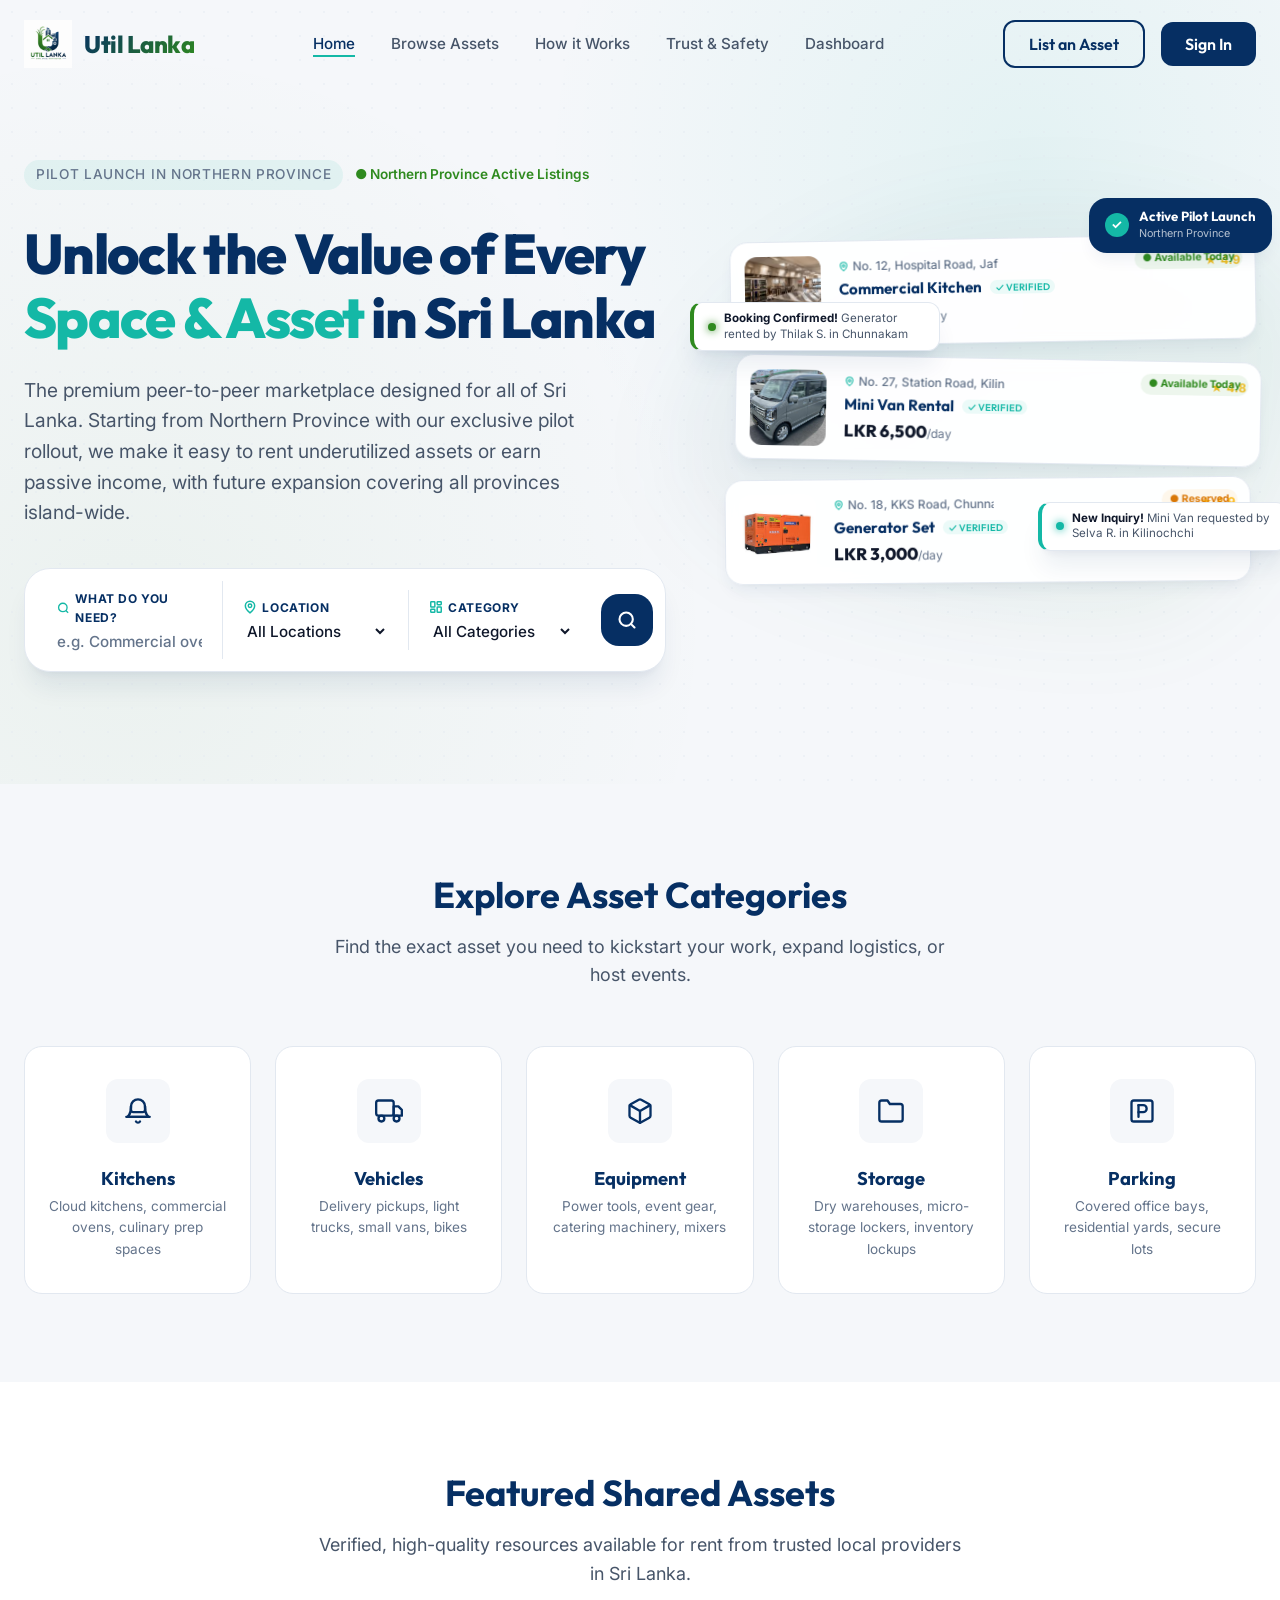
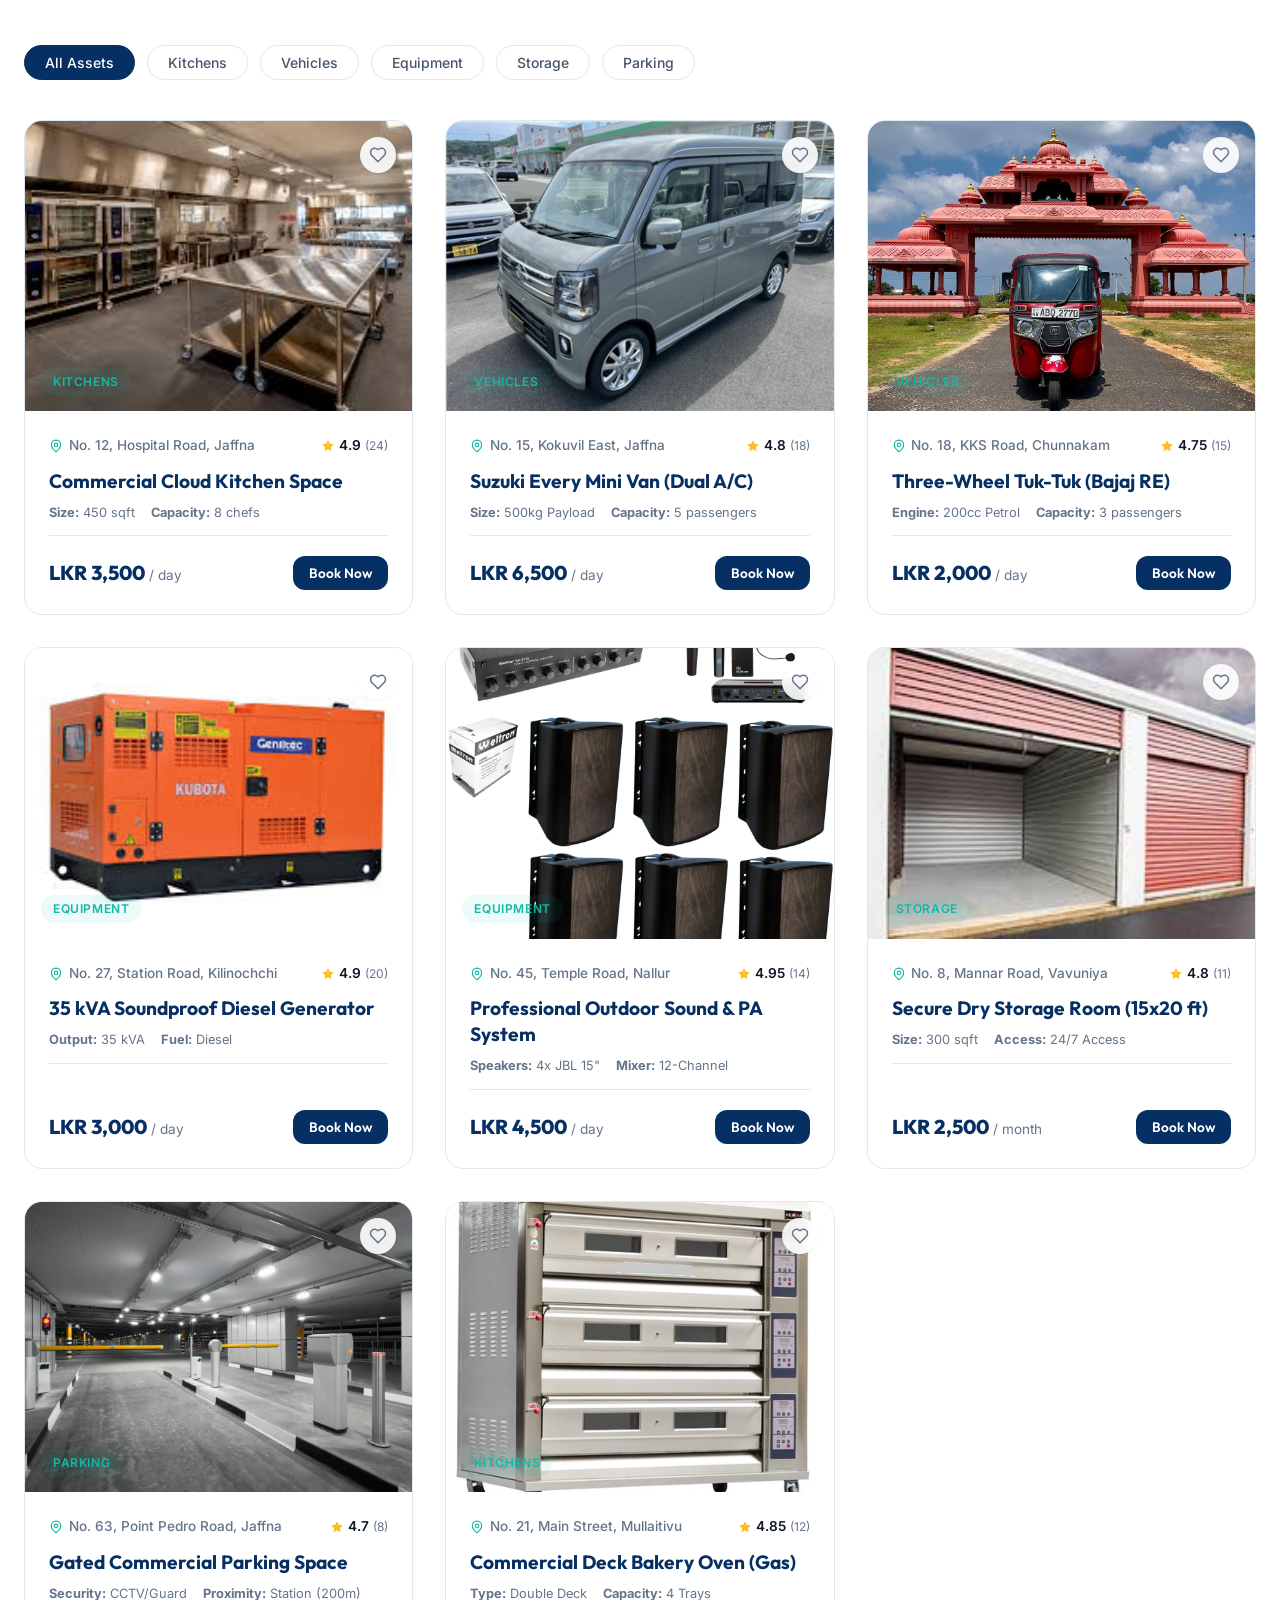
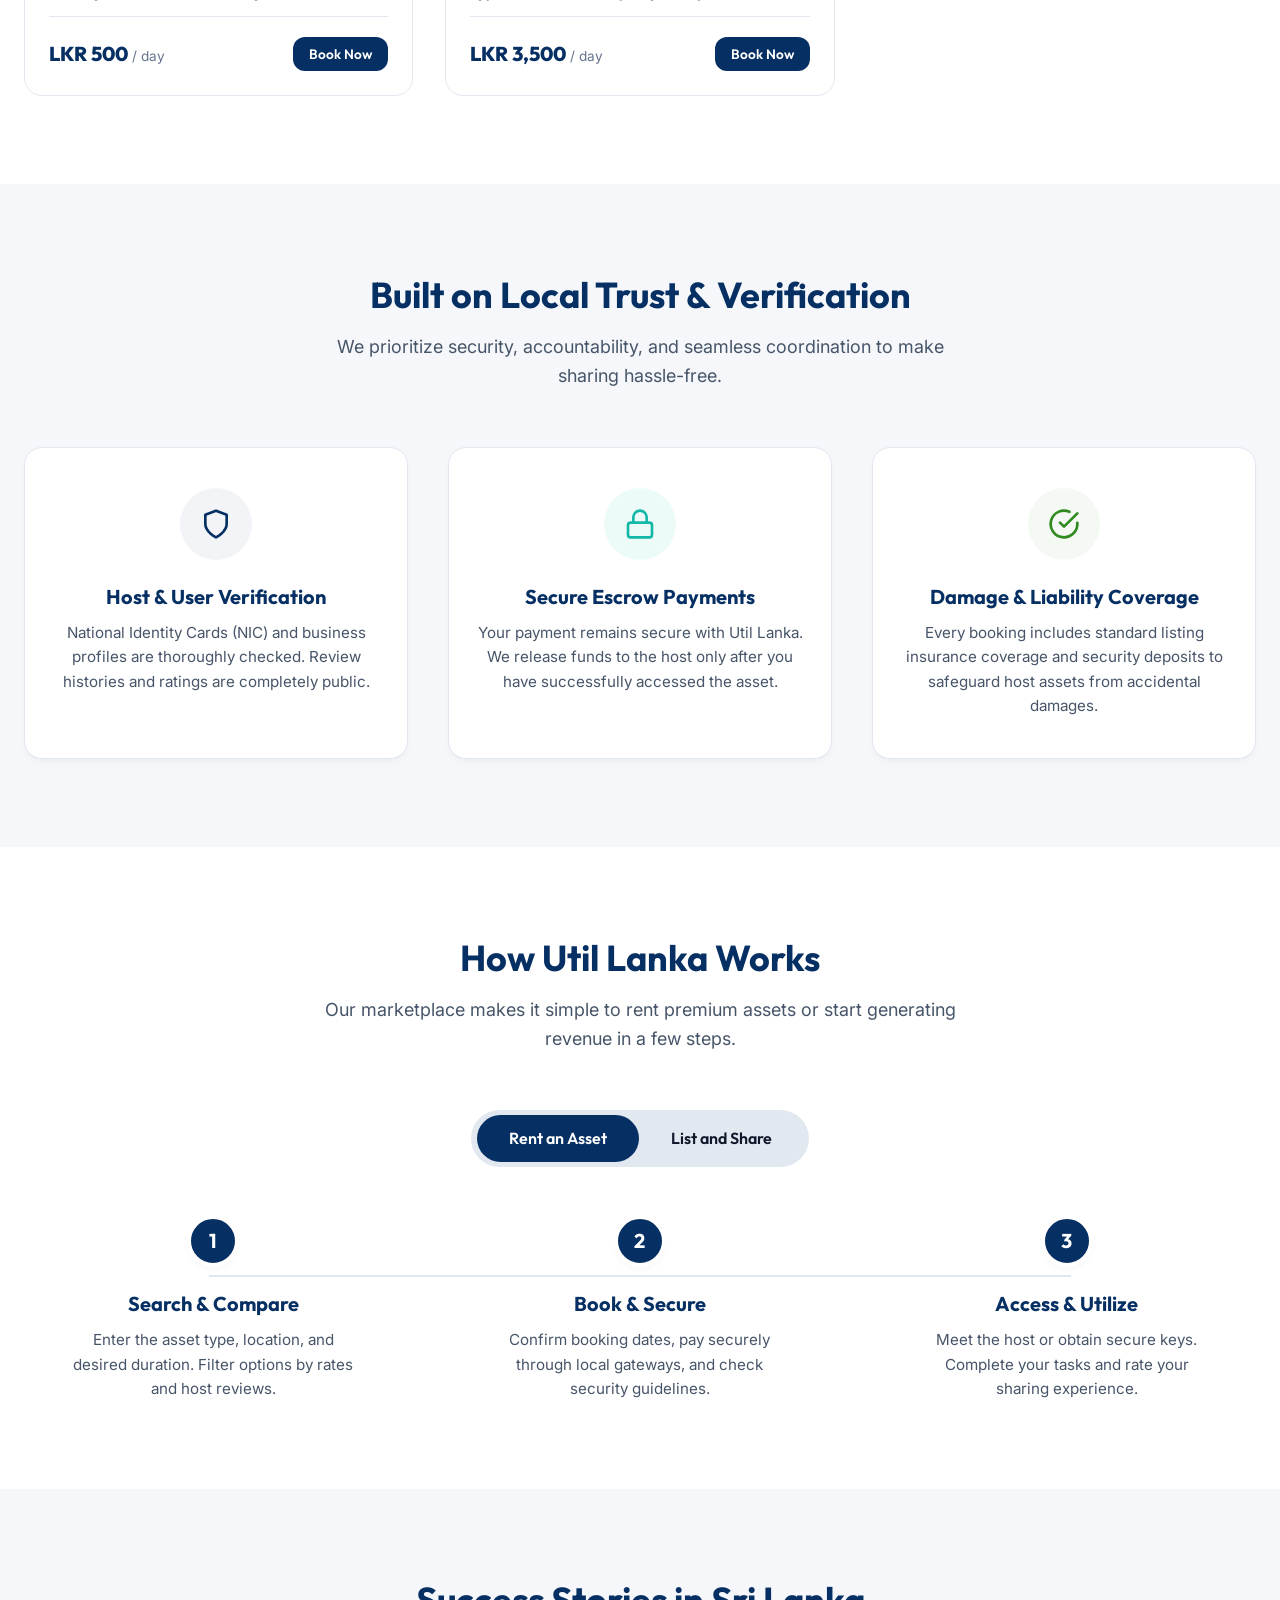
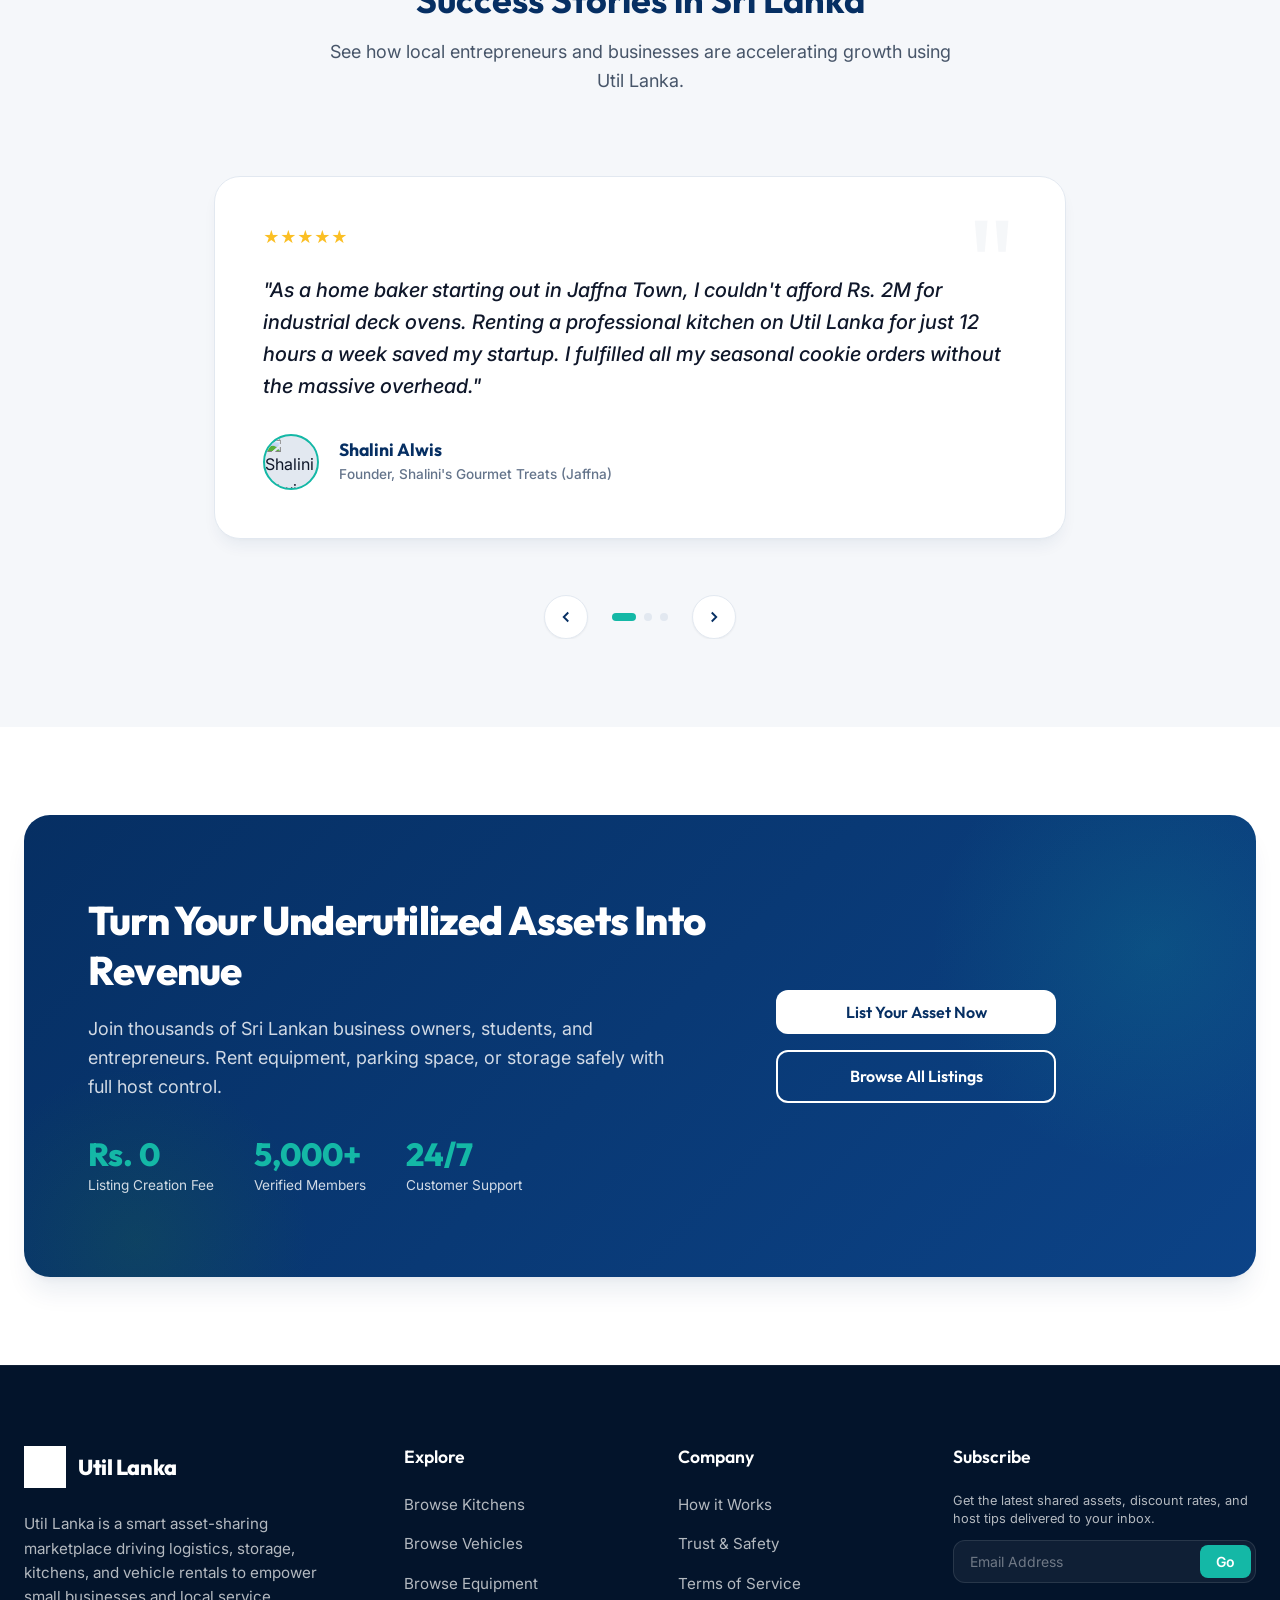
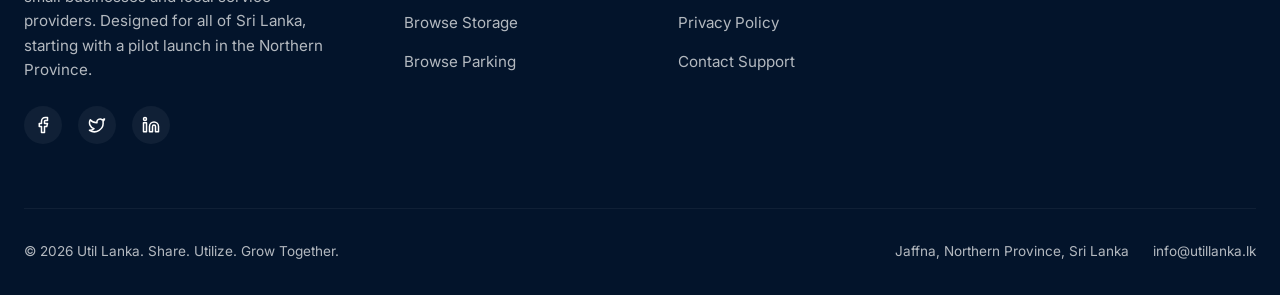
==== index.html @ 1662a89a "Initial commit" ====
<!DOCTYPE html>
<html lang="en">

<head>
  <meta charset="UTF-8">
  <meta name="viewport" content="width=device-width, initial-scale=1.0">
  <title>Util Lanka | Smart Asset-Sharing Marketplace Sri Lanka</title>
  <meta name="description"
    content="Rent and share underutilized assets in Sri Lanka. Find kitchens, vehicles, equipment, storage spaces, and parking areas. List your asset to earn extra income.">
  <link rel="stylesheet" href="styles.css">
</head>

<body>

  <!-- HEADER / NAVBAR -->
  <header class="header">
    <div class="container">
      <nav class="navbar" aria-label="Main Navigation">
        <a href="#" class="logo-container" id="logo-nav">
          <img src="assets/logo.png" class="logo-img" alt="Util Lanka Logo">
          <span class="logo-text">Util Lanka</span>
        </a>

        <ul class="nav-menu">
          <li><a href="#" class="nav-link active">Home</a></li>
          <li><a href="marketplace.html" class="nav-link">Browse Assets</a></li>
          <li><a href="#how-it-works-section" class="nav-link">How it Works</a></li>
          <li><a href="#trust-section" class="nav-link">Trust & Safety</a></li>
          <li><a href="dashboard.html" class="nav-link">Dashboard</a></li>
        </ul>

        <div class="nav-actions">
          <button class="btn btn-outline list-asset-trigger" id="nav-list-btn">List an Asset</button>
          <button class="btn btn-primary list-asset-trigger" id="nav-signin-btn"
            style="background-color: var(--primary-dark);">Sign In</button>
        </div>

        <button class="menu-toggle" id="menu-toggle-btn" aria-label="Open Navigation Menu">
          <svg xmlns="http://www.w3.org/2000/svg" width="24" height="24" viewBox="0 0 24 24" fill="none"
            stroke="currentColor" stroke-width="2.5" stroke-linecap="round" stroke-linejoin="round">
            <line x1="3" y1="12" x2="21" y2="12"></line>
            <line x1="3" y1="6" x2="21" y2="6"></line>
            <line x1="3" y1="18" x2="21" y2="18"></line>
          </svg>
        </button>
      </nav>
    </div>
  </header>

  <!-- HERO SECTION -->
  <section class="hero">
    <div class="container">
      <div class="hero-grid">
        <div class="hero-content">
          <div class="hero-tags">
            <span class="badge badge-teal">Pilot Launch in Northern Province</span>
            <span style="font-weight: 600; color: var(--primary-green);">● Northern Province Active Listings</span>
          </div>
          <h1>Unlock the Value of Every <span>Space & Asset</span> in Sri Lanka</h1>
          <p>The premium peer-to-peer marketplace designed for all of Sri Lanka. Starting from Northern Province with
            our exclusive pilot rollout, we make it easy to rent underutilized assets or earn passive income, with
            future expansion covering all provinces island-wide.</p>

          <!-- SEARCH WIDGET -->
          <div class="search-widget">
            <form class="search-form" id="hero-search-form">
              <div class="search-group">
                <label for="search-keyword">
                  <svg xmlns="http://www.w3.org/2000/svg" width="14" height="14" viewBox="0 0 24 24" fill="none"
                    stroke="currentColor" stroke-width="2.5">
                    <circle cx="11" cy="11" r="8"></circle>
                    <path d="m21 21-4.3-4.3"></path>
                  </svg>
                  What do you need?
                </label>
                <input type="text" id="search-keyword" placeholder="e.g. Commercial oven, Pickup, Storage..." />
              </div>

              <div class="search-group">
                <label for="search-location">
                  <svg xmlns="http://www.w3.org/2000/svg" width="14" height="14" viewBox="0 0 24 24" fill="none"
                    stroke="currentColor" stroke-width="2.5">
                    <path d="M20 10c0 6-8 12-8 12s-8-6-8-12a8 8 0 0 1 16 0Z"></path>
                    <circle cx="12" cy="10" r="3"></circle>
                  </svg>
                  Location
                </label>
                <select id="search-location">
                  <option value="">All Locations</option>
                  <option value="Jaffna">Jaffna</option>
                  <option value="Nallur">Nallur</option>
                  <option value="Chunnakam">Chunnakam</option>
                  <option value="Kilinochchi">Kilinochchi</option>
                  <option value="Vavuniya">Vavuniya</option>
                  <option value="Mullaitivu">Mullaitivu</option>
                  <option value="Point Pedro">Point Pedro</option>
                </select>
              </div>

              <div class="search-group">
                <label for="search-category">
                  <svg xmlns="http://www.w3.org/2000/svg" width="14" height="14" viewBox="0 0 24 24" fill="none"
                    stroke="currentColor" stroke-width="2.5">
                    <rect x="3" y="3" width="7" height="9" rx="1"></rect>
                    <rect x="14" y="3" width="7" height="5" rx="1"></rect>
                    <rect x="14" y="12" width="7" height="9" rx="1"></rect>
                    <rect x="3" y="16" width="7" height="5" rx="1"></rect>
                  </svg>
                  Category
                </label>
                <select id="search-category">
                  <option value="">All Categories</option>
                  <option value="kitchens">Kitchens</option>
                  <option value="vehicles">Vehicles</option>
                  <option value="equipment">Equipment</option>
                  <option value="storage">Storage</option>
                  <option value="parking">Parking</option>
                </select>
              </div>

              <button type="submit" class="search-btn" aria-label="Search listings">
                <svg xmlns="http://www.w3.org/2000/svg" width="20" height="20" viewBox="0 0 24 24" fill="none"
                  stroke="currentColor" stroke-width="2.5" stroke-linecap="round" stroke-linejoin="round">
                  <circle cx="11" cy="11" r="8"></circle>
                  <line x1="21" y1="21" x2="16.65" y2="16.65"></line>
                </svg>
                <span class="search-btn-text">Search Assets</span>
              </button>
            </form>
          </div>
        </div>

        <div class="hero-image-wrapper">
          <div class="hero-blob"></div>

          <div class="marketplace-preview">
            <!-- Preview Item 1 -->
            <div class="preview-card" style="transform: rotate(-1deg) translateY(0px);">
              <span class="availability-badge green">● Available Today</span>
              <img src="assets/Commercial Cloud Kitchen Space.jpeg" alt="Kitchen Space" class="preview-img">
              <div class="preview-content">
                <div class="preview-meta">
                  <span class="preview-location">
                    <svg xmlns="http://www.w3.org/2000/svg" width="10" height="10" viewBox="0 0 24 24" fill="none"
                      stroke="currentColor" stroke-width="2.5">
                      <path d="M20 10c0 6-8 12-8 12s-8-6-8-12a8 8 0 0 1 16 0Z"></path>
                      <circle cx="12" cy="10" r="3"></circle>
                    </svg>
                    No. 12, Hospital Road, Jaffna
                  </span>
                  <span class="preview-rating">★ 4.9</span>
                </div>
                <h4 class="preview-title">Commercial Kitchen <span class="verified-tag">✓ Verified</span></h4>
                <div class="preview-price">LKR 3,500<span>/day</span></div>
              </div>
            </div>

            <!-- Preview Item 2 -->
            <div class="preview-card" style="transform: rotate(1deg) translate(5px, -5px);">
              <span class="availability-badge green">● Available Today</span>
              <img src="assets/Suzuki Every Mini Van (Dual AC).jpg" alt="Mini Van" class="preview-img">
              <div class="preview-content">
                <div class="preview-meta">
                  <span class="preview-location">
                    <svg xmlns="http://www.w3.org/2000/svg" width="10" height="10" viewBox="0 0 24 24" fill="none"
                      stroke="currentColor" stroke-width="2.5">
                      <path d="M20 10c0 6-8 12-8 12s-8-6-8-12a8 8 0 0 1 16 0Z"></path>
                      <circle cx="12" cy="10" r="3"></circle>
                    </svg>
                    No. 27, Station Road, Kilinochchi
                  </span>
                  <span class="preview-rating">★ 4.8</span>
                </div>
                <h4 class="preview-title">Mini Van Rental <span class="verified-tag">✓ Verified</span></h4>
                <div class="preview-price">LKR 6,500<span>/day</span></div>
              </div>
            </div>

            <!-- Preview Item 3 -->
            <div class="preview-card" style="transform: rotate(-0.5deg) translate(-5px, -10px);">
              <span class="availability-badge orange">● Reserved</span>
              <img src="assets/35 kVA Soundproof Diesel Generator.jpeg" alt="Generator" class="preview-img">
              <div class="preview-content">
                <div class="preview-meta">
                  <span class="preview-location">
                    <svg xmlns="http://www.w3.org/2000/svg" width="10" height="10" viewBox="0 0 24 24" fill="none"
                      stroke="currentColor" stroke-width="2.5">
                      <path d="M20 10c0 6-8 12-8 12s-8-6-8-12a8 8 0 0 1 16 0Z"></path>
                      <circle cx="12" cy="10" r="3"></circle>
                    </svg>
                    No. 18, KKS Road, Chunnakam
                  </span>
                  <span class="preview-rating">★ 4.9</span>
                </div>
                <h4 class="preview-title">Generator Set <span class="verified-tag">✓ Verified</span></h4>
                <div class="preview-price">LKR 3,000<span>/day</span></div>
              </div>
            </div>

            <!-- Live Activity Notification Popups -->
            <div class="activity-popup">
              <div class="activity-dot green"></div>
              <div class="activity-text">
                <strong>Booking Confirmed!</strong> Generator rented by Thilak S. in Chunnakam
              </div>
            </div>

            <div class="activity-popup second">
              <div class="activity-dot blue"></div>
              <div class="activity-text">
                <strong>New Inquiry!</strong> Mini Van requested by Selva R. in Kilinochchi
              </div>
            </div>

          </div>

          <!-- Floating verified launch badge -->
          <div class="floating-verified-badge">
            <div class="badge-icon">✓</div>
            <div class="badge-text">
              <h4>Active Pilot Launch</h4>
              <p>Northern Province</p>
            </div>
          </div>
        </div>
      </div>
    </div>
  </section>

  <!-- CATEGORIES SECTION -->
  <section class="section section-bg" id="categories-section">
    <div class="container">
      <div class="section-header">
        <h2>Explore Asset Categories</h2>
        <p>Find the exact asset you need to kickstart your work, expand logistics, or host events.</p>
      </div>

      <div class="categories-grid">
        <!-- Kitchens -->
        <div class="category-card" data-category="kitchens">
          <div class="category-icon-wrapper">
            <svg xmlns="http://www.w3.org/2000/svg" width="28" height="28" viewBox="0 0 24 24" fill="none"
              stroke="currentColor" stroke-width="2" stroke-linecap="round" stroke-linejoin="round">
              <path d="M18 8A6 6 0 0 0 6 8c0 7-3 9-3 9h18s-3-2-3-9"></path>
              <path d="M13.73 21a2 2 0 0 1-3.46 0"></path>
              <path d="M2 17h20"></path>
              <path d="M6 8v3a2 2 0 0 0 2 2h8a2 2 0 0 0 2-2V8"></path>
            </svg>
          </div>
          <h3>Kitchens</h3>
          <p>Cloud kitchens, commercial ovens, culinary prep spaces</p>
        </div>

        <!-- Vehicles -->
        <div class="category-card" data-category="vehicles">
          <div class="category-icon-wrapper">
            <svg xmlns="http://www.w3.org/2000/svg" width="28" height="28" viewBox="0 0 24 24" fill="none"
              stroke="currentColor" stroke-width="2" stroke-linecap="round" stroke-linejoin="round">
              <rect x="1" y="3" width="15" height="13" rx="2" ry="2"></rect>
              <polygon points="16 8 20 8 23 11 23 16 16 16 16 8"></polygon>
              <circle cx="5.5" cy="18.5" r="2.5"></circle>
              <circle cx="18.5" cy="18.5" r="2.5"></circle>
            </svg>
          </div>
          <h3>Vehicles</h3>
          <p>Delivery pickups, light trucks, small vans, bikes</p>
        </div>

        <!-- Equipment -->
        <div class="category-card" data-category="equipment">
          <div class="category-icon-wrapper">
            <svg xmlns="http://www.w3.org/2000/svg" width="28" height="28" viewBox="0 0 24 24" fill="none"
              stroke="currentColor" stroke-width="2" stroke-linecap="round" stroke-linejoin="round">
              <path
                d="M21 16V8a2 2 0 0 0-1-1.73l-7-4a2 2 0 0 0-2 0l-7 4A2 2 0 0 0 3 8v8a2 2 0 0 0 1 1.73l7 4a2 2 0 0 0 2 0l7-4A2 2 0 0 0 21 16z">
              </path>
              <polyline points="3.27 6.96 12 12.01 20.73 6.96"></polyline>
              <line x1="12" y1="22.08" x2="12" y2="12"></line>
            </svg>
          </div>
          <h3>Equipment</h3>
          <p>Power tools, event gear, catering machinery, mixers</p>
        </div>

        <!-- Storage -->
        <div class="category-card" data-category="storage">
          <div class="category-icon-wrapper">
            <svg xmlns="http://www.w3.org/2000/svg" width="28" height="28" viewBox="0 0 24 24" fill="none"
              stroke="currentColor" stroke-width="2" stroke-linecap="round" stroke-linejoin="round">
              <path d="M22 19a2 2 0 0 1-2 2H4a2 2 0 0 1-2-2V5a2 2 0 0 1 2-2h5l2 3h9a2 2 0 0 1 2 2z"></path>
            </svg>
          </div>
          <h3>Storage</h3>
          <p>Dry warehouses, micro-storage lockers, inventory lockups</p>
        </div>

        <!-- Parking -->
        <div class="category-card" data-category="parking">
          <div class="category-icon-wrapper">
            <svg xmlns="http://www.w3.org/2000/svg" width="28" height="28" viewBox="0 0 24 24" fill="none"
              stroke="currentColor" stroke-width="2" stroke-linecap="round" stroke-linejoin="round">
              <rect x="3" y="3" width="18" height="18" rx="2" ry="2"></rect>
              <line x1="9" y1="17" x2="9" y2="7"></line>
              <path d="M9 7h4a3 3 0 0 1 3 3v0a3 3 0 0 1-3 3H9"></path>
            </svg>
          </div>
          <h3>Parking</h3>
          <p>Covered office bays, residential yards, secure lots</p>
        </div>
      </div>
    </div>
  </section>

  <!-- FEATURED LISTINGS -->
  <section class="section" id="listings-section">
    <div class="container">
      <div class="section-header">
        <h2>Featured Shared Assets</h2>
        <p>Verified, high-quality resources available for rent from trusted local providers in Sri Lanka.</p>
      </div>

      <div class="listings-filter-bar">
        <div class="filter-tabs" id="listings-filter-tabs">
          <button class="filter-tab active" data-filter="all">All Assets</button>
          <button class="filter-tab" data-filter="kitchens">Kitchens</button>
          <button class="filter-tab" data-filter="vehicles">Vehicles</button>
          <button class="filter-tab" data-filter="equipment">Equipment</button>
          <button class="filter-tab" data-filter="storage">Storage</button>
          <button class="filter-tab" data-filter="parking">Parking</button>
        </div>
      </div>

      <div class="listings-grid" id="listings-container">
        <!-- Rendered dynamically by app.js -->
      </div>
    </div>
  </section>

  <!-- TRUST & VERIFICATION SECTION -->
  <section class="section section-bg" id="trust-section">
    <div class="container">
      <div class="section-header">
        <h2>Built on Local Trust & Verification</h2>
        <p>We prioritize security, accountability, and seamless coordination to make sharing hassle-free.</p>
      </div>

      <div class="trust-grid">
        <div class="trust-card">
          <div class="trust-icon-wrapper">
            <svg xmlns="http://www.w3.org/2000/svg" width="32" height="32" viewBox="0 0 24 24" fill="none"
              stroke="currentColor" stroke-width="2" stroke-linecap="round" stroke-linejoin="round">
              <path d="M12 22s8-4 8-10V5l-8-3-8 3v7c0 6 8 10 8 10z"></path>
            </svg>
          </div>
          <h3>Host & User Verification</h3>
          <p>National Identity Cards (NIC) and business profiles are thoroughly checked. Review histories and ratings
            are completely public.</p>
        </div>

        <div class="trust-card teal-accent">
          <div class="trust-icon-wrapper">
            <svg xmlns="http://www.w3.org/2000/svg" width="32" height="32" viewBox="0 0 24 24" fill="none"
              stroke="currentColor" stroke-width="2" stroke-linecap="round" stroke-linejoin="round">
              <rect x="3" y="11" width="18" height="11" rx="2" ry="2"></rect>
              <path d="M7 11V7a5 5 0 0 1 10 0v4"></path>
            </svg>
          </div>
          <h3>Secure Escrow Payments</h3>
          <p>Your payment remains secure with Util Lanka. We release funds to the host only after you have successfully
            accessed the asset.</p>
        </div>

        <div class="trust-card green-accent">
          <div class="trust-icon-wrapper">
            <svg xmlns="http://www.w3.org/2000/svg" width="32" height="32" viewBox="0 0 24 24" fill="none"
              stroke="currentColor" stroke-width="2" stroke-linecap="round" stroke-linejoin="round">
              <path d="M22 11.08V12a10 10 0 1 1-5.93-9.14"></path>
              <polyline points="22 4 12 14.01 9 11.01"></polyline>
            </svg>
          </div>
          <h3>Damage & Liability Coverage</h3>
          <p>Every booking includes standard listing insurance coverage and security deposits to safeguard host assets
            from accidental damages.</p>
        </div>
      </div>
    </div>
  </section>

  <!-- HOW IT WORKS SECTION -->
  <section class="section" id="how-it-works-section">
    <div class="container">
      <div class="section-header">
        <h2>How Util Lanka Works</h2>
        <p>Our marketplace makes it simple to rent premium assets or start generating revenue in a few steps.</p>
      </div>

      <div class="tabs-container">
        <div class="toggle-tabs">
          <div class="toggle-tab active" data-tab="renters">Rent an Asset</div>
          <div class="toggle-tab" data-tab="hosts">List and Share</div>
        </div>
      </div>

      <!-- Renters Stepper -->
      <div class="stepper-content active" id="renters-steps">
        <div class="steps-grid">
          <div class="step-item">
            <div class="step-number">1</div>
            <h3>Search & Compare</h3>
            <p>Enter the asset type, location, and desired duration. Filter options by rates and host reviews.</p>
          </div>

          <div class="step-item">
            <div class="step-number">2</div>
            <h3>Book & Secure</h3>
            <p>Confirm booking dates, pay securely through local gateways, and check security guidelines.</p>
          </div>

          <div class="step-item">
            <div class="step-number">3</div>
            <h3>Access & Utilize</h3>
            <p>Meet the host or obtain secure keys. Complete your tasks and rate your sharing experience.</p>
          </div>
        </div>
      </div>

      <!-- Hosts Stepper -->
      <div class="stepper-content" id="hosts-steps">
        <div class="steps-grid">
          <div class="step-item">
            <div class="step-number">1</div>
            <h3>List Your Asset</h3>
            <p>Write standard titles, descriptions, upload clear images, and set custom rates in LKR.</p>
          </div>

          <div class="step-item">
            <div class="step-number">2</div>
            <h3>Approve Requests</h3>
            <p>Communicate with renters, confirm availability, and schedule handovers securely.</p>
          </div>

          <div class="step-item">
            <div class="step-number">3</div>
            <h3>Handover & Earn</h3>
            <p>Deliver the asset. Once the rent duration is completed, get payments transferred to your bank.</p>
          </div>
        </div>
      </div>
    </div>
  </section>

  <!-- TESTIMONIALS SECTION -->
  <section class="section section-bg" id="testimonials-section">
    <div class="container">
      <div class="section-header">
        <h2>Success Stories in Sri Lanka</h2>
        <p>See how local entrepreneurs and businesses are accelerating growth using Util Lanka.</p>
      </div>

      <div class="testimonials-slider">
        <div class="testimonials-track">
          <!-- Slide 1 -->
          <div class="testimonial-slide">
            <div class="testimonial-card">
              <div class="testimonial-stars">
                ★★★★★
              </div>
              <p class="testimonial-text">"As a home baker starting out in Jaffna Town, I couldn't afford Rs. 2M for
                industrial deck ovens. Renting a professional kitchen on Util Lanka for just 12 hours a week saved my
                startup. I fulfilled all my seasonal cookie orders without the massive overhead."</p>
              <div class="testimonial-user">
                <img src="https://images.unsplash.com/photo-1544005313-94ddf0286df2?auto=format&fit=crop&w=100&q=80"
                  alt="Shalini Alwis" class="testimonial-avatar">
                <div class="testimonial-user-info">
                  <h4>Shalini Alwis</h4>
                  <p>Founder, Shalini's Gourmet Treats (Jaffna)</p>
                </div>
              </div>
            </div>
          </div>

          <!-- Slide 2 -->
          <div class="testimonial-slide">
            <div class="testimonial-card">
              <div class="testimonial-stars">
                ★★★★★
              </div>
              <p class="testimonial-text">"I have a light truck that was idle 15 days a month. Listing it on Util Lanka
                has brought in an extra Rs. 60,000 every month. The verification process gives me peace of mind, and the
                escrow system makes payments 100% reliable."</p>
              <div class="testimonial-user">
                <img src="https://images.unsplash.com/photo-1507003211169-0a1dd7228f2d?auto=format&fit=crop&w=100&q=80"
                  alt="Priyantha Perera" class="testimonial-avatar">
                <div class="testimonial-user-info">
                  <h4>Priyantha Perera</h4>
                  <p>Hardware Store Owner (Kilinochchi)</p>
                </div>
              </div>
            </div>
          </div>

          <!-- Slide 3 -->
          <div class="testimonial-slide">
            <div class="testimonial-card">
              <div class="testimonial-stars">
                ★★★★★
              </div>
              <p class="testimonial-text">"Renting inventory storage in Vavuniya during peak harvest seasons allowed our
                agricultural supply company to scale logistics instantly without long-term warehouse leases. The
                flexibility of Util Lanka is a game-changer."</p>
              <div class="testimonial-user">
                <img src="https://images.unsplash.com/photo-1500648767791-00dcc994a43e?auto=format&fit=crop&w=100&q=80"
                  alt="Rohan De Silva" class="testimonial-avatar">
                <div class="testimonial-user-info">
                  <h4>Rohan De Silva</h4>
                  <p>Operations Manager, LankAgro Products (Vavuniya)</p>
                </div>
              </div>
            </div>
          </div>
        </div>

        <div class="slider-controls">
          <button class="slider-btn" id="slider-prev" aria-label="Previous testimonial">
            <svg xmlns="http://www.w3.org/2000/svg" width="18" height="18" viewBox="0 0 24 24" fill="none"
              stroke="currentColor" stroke-width="2.5">
              <polyline points="15 18 9 12 15 6"></polyline>
            </svg>
          </button>
          <div class="slider-dots"></div>
          <button class="slider-btn" id="slider-next" aria-label="Next testimonial">
            <svg xmlns="http://www.w3.org/2000/svg" width="18" height="18" viewBox="0 0 24 24" fill="none"
              stroke="currentColor" stroke-width="2.5">
              <polyline points="9 18 15 12 9 6"></polyline>
            </svg>
          </button>
        </div>
      </div>
    </div>
  </section>

  <!-- CTA BANNER -->
  <section class="section">
    <div class="container">
      <div class="cta-banner">
        <div class="cta-grid">
          <div class="cta-content">
            <h2>Turn Your Underutilized Assets Into Revenue</h2>
            <p>Join thousands of Sri Lankan business owners, students, and entrepreneurs. Rent equipment, parking space,
              or storage safely with full host control.</p>
            <div class="cta-stats">
              <div class="cta-stat-item">
                <h3>Rs. 0</h3>
                <p>Listing Creation Fee</p>
              </div>
              <div class="cta-stat-item">
                <h3>5,000+</h3>
                <p>Verified Members</p>
              </div>
              <div class="cta-stat-item">
                <h3>24/7</h3>
                <p>Customer Support</p>
              </div>
            </div>
          </div>
          <div class="cta-actions">
            <button class="btn btn-white list-asset-trigger">List Your Asset Now</button>
            <a href="marketplace.html" class="btn btn-outline-teal"
              style="color:var(--bg-white); border-color:var(--bg-white); width: 100%; max-width: 280px; text-align:center;">Browse
              All Listings</a>
          </div>
        </div>
      </div>
    </div>
  </section>

  <!-- FOOTER -->
  <footer class="footer">
    <div class="container">
      <div class="footer-top">
        <div class="footer-brand">
          <a href="#" class="footer-logo-container">
            <img src="assets/logo.png" class="footer-logo-img" alt="Util Lanka Logo">
            <span class="footer-logo-text">Util Lanka</span>
          </a>
          <p>Util Lanka is a smart asset-sharing marketplace driving logistics, storage, kitchens, and vehicle rentals
            to empower small businesses and local service providers. Designed for all of Sri Lanka, starting with a
            pilot launch in the Northern Province.</p>
          <div class="footer-socials">
            <a href="#" class="social-link" aria-label="Facebook">
              <svg xmlns="http://www.w3.org/2000/svg" width="18" height="18" viewBox="0 0 24 24" fill="none"
                stroke="currentColor" stroke-width="2" stroke-linecap="round" stroke-linejoin="round">
                <path d="M18 2h-3a5 5 0 0 0-5 5v3H7v4h3v8h4v-8h3l1-4h-4V7a1 1 0 0 1 1-1h3z"></path>
              </svg>
            </a>
            <a href="#" class="social-link" aria-label="Twitter">
              <svg xmlns="http://www.w3.org/2000/svg" width="18" height="18" viewBox="0 0 24 24" fill="none"
                stroke="currentColor" stroke-width="2" stroke-linecap="round" stroke-linejoin="round">
                <path
                  d="M22 4s-.7 2.1-2 3.4c1.6 10-9.4 17.3-18 11.6 2.2.1 4.4-.6 6-2C3 15.5.5 9.6 3 5c2.2 2.6 5.6 4.1 9 4-.9-4.2 4-6.6 7-3.8 1.1 0 3-1.2 3-1.2z">
                </path>
              </svg>
            </a>
            <a href="#" class="social-link" aria-label="LinkedIn">
              <svg xmlns="http://www.w3.org/2000/svg" width="18" height="18" viewBox="0 0 24 24" fill="none"
                stroke="currentColor" stroke-width="2" stroke-linecap="round" stroke-linejoin="round">
                <path d="M16 8a6 6 0 0 1 6 6v7h-4v-7a2 2 0 0 0-2-2 2 2 0 0 0-2 2v7h-4v-7a6 6 0 0 1 6-6z"></path>
                <rect x="2" y="9" width="4" height="12"></rect>
                <circle cx="4" cy="4" r="2"></circle>
              </svg>
            </a>
          </div>
        </div>

        <div class="footer-col">
          <h4>Explore</h4>
          <ul class="footer-links">
            <li><a href="#listings-section">Browse Kitchens</a></li>
            <li><a href="#listings-section">Browse Vehicles</a></li>
            <li><a href="#listings-section">Browse Equipment</a></li>
            <li><a href="#listings-section">Browse Storage</a></li>
            <li><a href="#listings-section">Browse Parking</a></li>
          </ul>
        </div>

        <div class="footer-col">
          <h4>Company</h4>
          <ul class="footer-links">
            <li><a href="#how-it-works-section">How it Works</a></li>
            <li><a href="#trust-section">Trust & Safety</a></li>
            <li><a href="#">Terms of Service</a></li>
            <li><a href="#">Privacy Policy</a></li>
            <li><a href="#">Contact Support</a></li>
          </ul>
        </div>

        <div class="footer-col">
          <h4>Subscribe</h4>
          <div class="newsletter-form">
            <p class="newsletter-desc">Get the latest shared assets, discount rates, and host tips delivered to your
              inbox.</p>
            <div class="newsletter-input-group">
              <input type="email" placeholder="Email Address" aria-label="Subscribe to newsletter">
              <button class="newsletter-btn" type="button">Go</button>
            </div>
          </div>
        </div>
      </div>

      <div class="footer-bottom">
        <p>&copy; 2026 Util Lanka. Share. Utilize. Grow Together.</p>
        <div class="footer-bottom-links">
          <a href="#">Jaffna, Northern Province, Sri Lanka</a>
          <a href="mailto:info@utillanka.lk">info@utillanka.lk</a>
        </div>
      </div>
    </div>
  </footer>

  <!-- 1. BOOKING MODAL -->
  <div class="modal-overlay" id="booking-modal">
    <div class="modal-card">
      <div class="modal-header">
        <h3>Book Shared Asset</h3>
        <span class="modal-close" aria-label="Close modal">&times;</span>
      </div>

      <div class="modal-body">
        <!-- Form Fields -->
        <div id="booking-form-content">
          <div style="margin-bottom: 1.5rem;">
            <p style="color: var(--text-light); font-size: 0.85rem; text-transform: uppercase; font-weight: 700;">Asset
              Selected</p>
            <h4 id="booking-asset-title"
              style="font-size: 1.25rem; color: var(--primary-dark); margin-bottom: 0.25rem;">Asset Name</h4>
            <span id="booking-asset-rate" style="font-weight: 600; color: var(--accent-teal);">LKR 0 / unit</span>
          </div>

          <form id="modal-booking-form">
            <div class="form-row">
              <div class="form-group">
                <label for="booking-start-date">Start Date</label>
                <input type="date" id="booking-start-date" class="form-control" required min="2026-06-13">
              </div>
              <div class="form-group">
                <label for="booking-duration" id="booking-duration-label">Duration</label>
                <input type="number" id="booking-duration" class="form-control" value="1" min="1" required>
              </div>
            </div>

            <div class="form-group">
              <label for="booking-user-name">Your Full Name</label>
              <input type="text" id="booking-user-name" class="form-control" placeholder="e.g. Shalini Alwis" required>
            </div>

            <div class="form-group">
              <label for="booking-user-contact">Mobile Number (WhatsApp preferred)</label>
              <input type="tel" id="booking-user-contact" class="form-control" placeholder="e.g. 077 123 4567" required>
            </div>

            <div class="booking-summary-box">
              <div class="booking-summary-row">
                <span id="summary-base-rate">LKR Rate &times; 1 unit(s)</span>
                <span id="summary-base-total">LKR 0</span>
              </div>
              <div class="booking-summary-row">
                <span>Platform Commission (5%)</span>
                <span id="summary-platform-fee">LKR 0</span>
              </div>
              <div class="booking-summary-row" style="color: var(--text-light); font-size: 0.8rem;">
                <span>Security Deposit (Refundable)</span>
                <span id="summary-deposit">LKR 0</span>
              </div>
              <div class="booking-summary-row">
                <span>Total Payment due</span>
                <span id="summary-grand-total">LKR 0</span>
              </div>
            </div>

            <button type="submit" class="btn btn-teal" style="width: 100%; border-radius: var(--radius-md);">
              Confirm Booking & Deposit
            </button>
          </form>
        </div>

        <!-- Success Message -->
        <div id="booking-success-content" style="display: none;">
          <div class="success-illustration">
            <div class="success-circle">✓</div>
            <h4>Booking Request Sent!</h4>
            <p>Your request has been sent to the host. We have held the booking slot temporarily.</p>
            <p id="booking-ref-code"
              style="margin-top: 1rem; padding: 0.75rem; background-color: var(--bg-light); border-radius: var(--radius-md); font-family: monospace; display: inline-block; font-size: 0.95rem;">
              Reference ID: UTL-XXXXXX</p>
            <p style="margin-top: 1rem; font-size: 0.8rem; color: var(--text-light);">We will send a payment link and
              host coordinates via WhatsApp/SMS once confirmed.</p>
          </div>
        </div>
      </div>
    </div>
  </div>

  <!-- 2. LIST ASSET MODAL -->
  <div class="modal-overlay" id="list-asset-modal">
    <div class="modal-card">
      <div class="modal-header">
        <h3>List Your Shared Asset</h3>
        <span class="modal-close" aria-label="Close modal">&times;</span>
      </div>

      <div class="modal-body">
        <div id="listing-form-content">
          <p style="color: var(--text-light); font-size: 0.85rem; margin-bottom: 1.5rem;">Fill in the details below. We
            verify every listing within 4 hours before publishing.</p>

          <form id="modal-listing-form">
            <div class="form-group">
              <label for="listing-title-input">Asset Title / Name</label>
              <input type="text" id="listing-title-input" class="form-control"
                placeholder="e.g. Commercial Cloud Kitchen Space near Hospital Road" required>
            </div>

            <div class="form-row">
              <div class="form-group">
                <label for="listing-category-select">Asset Category</label>
                <select id="listing-category-select" class="form-control" required>
                  <option value="kitchens">Kitchens</option>
                  <option value="vehicles">Vehicles</option>
                  <option value="equipment">Equipment</option>
                  <option value="storage">Storage</option>
                  <option value="parking">Parking</option>
                </select>
              </div>
              <div class="form-group">
                <label for="listing-location-select">Location Area</label>
                <select id="listing-location-select" class="form-control" required>
                  <option value="Jaffna">Jaffna</option>
                  <option value="Nallur">Nallur</option>
                  <option value="Chunnakam">Chunnakam</option>
                  <option value="Kilinochchi">Kilinochchi</option>
                  <option value="Vavuniya">Vavuniya</option>
                  <option value="Mullaitivu">Mullaitivu</option>
                  <option value="Point Pedro">Point Pedro</option>
                </select>
              </div>
            </div>

            <div class="form-row">
              <div class="form-group">
                <label for="listing-price-input">Rent Rate (LKR)</label>
                <input type="number" id="listing-price-input" class="form-control" placeholder="e.g. 4500" min="10"
                  required>
              </div>
              <div class="form-group">
                <label for="listing-unit-select">Charging Unit</label>
                <select id="listing-unit-select" class="form-control" required>
                  <option value="hour">Per Hour</option>
                  <option value="day">Per Day</option>
                  <option value="month">Per Month</option>
                </select>
              </div>
            </div>

            <div class="form-group">
              <label for="listing-desc-input">Detailed Description & Specifications</label>
              <textarea id="listing-desc-input" class="form-control" rows="4"
                placeholder="Mention key parameters (e.g. 3-Phase power, payload, access hours, security measures, amenities available)"
                required></textarea>
            </div>

            <button type="submit" class="btn btn-primary"
              style="width: 100%; border-radius: var(--radius-md); background-color: var(--primary-green);">
              Submit Listing for Verification
            </button>
          </form>
        </div>

        <div id="listing-success-content" style="display: none;">
          <div class="success-illustration">
            <div class="success-circle">✓</div>
            <h4>Listing Submitted!</h4>
            <p>Our verification team will review your asset and identity credentials shortly.</p>
            <p style="margin-top: 1rem; font-size: 0.85rem; color: var(--text-light);">We will notify you via SMS/Email
              within 4 hours once your listing goes live. Thank you for sharing on Util Lanka!</p>
          </div>
        </div>
      </div>
    </div>
  </div>

  <script src="app.js"></script>
</body>

</html>
---- styles.css ----
@import url('https://fonts.googleapis.com/css2?family=Inter:wght@300;400;500;600;700&family=Outfit:wght@400;500;600;700;800&display=swap');

:root {
  /* Design system tokens */
  --font-heading: 'Outfit', -apple-system, BlinkMacSystemFont, "Segoe UI", Roboto, sans-serif;
  --font-body: 'Inter', -apple-system, BlinkMacSystemFont, "Segoe UI", Roboto, sans-serif;

  /* Brand colors */
  --primary-dark: #062F63;
  --primary-dark-hover: #031E3F;
  --primary-green: #2F8A1F;
  --primary-green-hover: #216315;
  --accent-teal: #14B8A6;
  --accent-teal-hover: #0F9687;
  --accent-teal-light: rgba(20, 184, 166, 0.08);
  --bg-light: #F5F7FA;
  --bg-white: #FFFFFF;

  /* Text colors */
  --text-main: #0F172A;
  --text-muted: #475569;
  --text-light: #64748B;

  /* Borders and controls */
  --border-light: #E2E8F0;
  --border-focus: #14B8A6;

  /* Shadows */
  --shadow-sm: 0 1px 2px 0 rgba(0, 0, 0, 0.05);
  --shadow-md: 0 4px 6px -1px rgba(0, 0, 0, 0.03), 0 2px 4px -2px rgba(0, 0, 0, 0.03);
  --shadow-lg: 0 10px 15px -3px rgba(6, 47, 99, 0.06), 0 4px 6px -4px rgba(6, 47, 99, 0.04);
  --shadow-xl: 0 20px 25px -5px rgba(6, 47, 99, 0.08), 0 8px 10px -6px rgba(6, 47, 99, 0.06);
  --shadow-glow: 0 0 20px rgba(20, 184, 166, 0.15);
  --shadow-inset: inset 0 2px 4px 0 rgba(0, 0, 0, 0.05);

  /* Border radii */
  --radius-sm: 8px;
  --radius-md: 12px;
  --radius-lg: 18px;
  --radius-xl: 26px;
  --radius-full: 9999px;

  /* Transitions */
  --transition-fast: 0.15s ease;
  --transition-normal: 0.25s cubic-bezier(0.4, 0, 0.2, 1);
  --transition-slow: 0.4s cubic-bezier(0.4, 0, 0.2, 1);

  /* Maximum width container */
  --max-width: 1280px;
}

/* Reset */
*,
*::before,
*::after {
  box-sizing: border-box;
  margin: 0;
  padding: 0;
}

html {
  scroll-behavior: smooth;
  font-size: 16px;
}

body {
  font-family: var(--font-body);
  color: var(--text-main);
  background-color: var(--bg-white);
  line-height: 1.6;
  overflow-x: hidden;
  -webkit-font-smoothing: antialiased;
}

h1,
h2,
h3,
h4,
h5,
h6 {
  font-family: var(--font-heading);
  color: var(--primary-dark);
  font-weight: 700;
  line-height: 1.25;
}

a {
  color: inherit;
  text-decoration: none;
  transition: var(--transition-fast);
}

button,
input,
select,
textarea {
  font-family: inherit;
  font-size: inherit;
  color: inherit;
  border: none;
  outline: none;
  background: none;
}

img {
  max-width: 100%;
  height: auto;
  display: block;
}

ul {
  list-style: none;
}

/* Reusable Components & Layout utilities */
.container {
  width: 100%;
  max-width: var(--max-width);
  margin-right: auto;
  margin-left: auto;
  padding-right: 1.5rem;
  padding-left: 1.5rem;
}

.section {
  padding: 5.5rem 0;
}

.section-bg {
  background-color: var(--bg-light);
}

.section-header {
  text-align: center;
  max-width: 650px;
  margin: 0 auto 3.5rem auto;
}

.section-header h2 {
  font-size: 2.25rem;
  margin-bottom: 1rem;
}

.section-header p {
  color: var(--text-muted);
  font-size: 1.125rem;
}

.btn {
  display: inline-flex;
  align-items: center;
  justify-content: center;
  gap: 0.5rem;
  padding: 0.75rem 1.5rem;
  border-radius: var(--radius-md);
  font-weight: 600;
  cursor: pointer;
  transition: var(--transition-normal);
  font-family: var(--font-heading);
}

.btn-primary {
  background-color: var(--primary-green);
  color: var(--bg-white);
}

.btn-primary:hover {
  background-color: var(--primary-green-hover);
  transform: translateY(-2px);
  box-shadow: 0 4px 12px rgba(47, 138, 31, 0.2);
}

.btn-secondary {
  background-color: var(--primary-dark);
  color: var(--bg-white);
}

.btn-secondary:hover {
  background-color: var(--primary-dark-hover);
  transform: translateY(-2px);
  box-shadow: 0 4px 12px rgba(6, 47, 99, 0.2);
}

.btn-teal {
  background-color: var(--accent-teal);
  color: var(--bg-white);
}

.btn-teal:hover {
  background-color: var(--accent-teal-hover);
  transform: translateY(-2px);
  box-shadow: 0 4px 12px rgba(20, 184, 166, 0.2);
}

.btn-outline {
  border: 2px solid var(--primary-dark);
  color: var(--primary-dark);
}

.btn-outline:hover {
  background-color: var(--primary-dark);
  color: var(--bg-white);
  transform: translateY(-2px);
}

.btn-outline-teal {
  border: 2px solid var(--accent-teal);
  color: var(--accent-teal);
}

.btn-outline-teal:hover {
  background-color: var(--accent-teal);
  color: var(--bg-white);
  transform: translateY(-2px);
}

.badge {
  display: inline-block;
  padding: 0.25rem 0.75rem;
  border-radius: var(--radius-full);
  font-size: 0.75rem;
  font-weight: 600;
  text-transform: uppercase;
  letter-spacing: 0.05em;
}

.badge-teal {
  background-color: var(--accent-teal-light);
  color: var(--accent-teal);
}

.badge-green {
  background-color: rgba(47, 138, 31, 0.08);
  color: var(--primary-green);
}

.badge-dark {
  background-color: rgba(6, 47, 99, 0.08);
  color: var(--primary-dark);
}

/* NAVBAR */
.header {
  position: fixed;
  top: 0;
  left: 0;
  width: 100%;
  z-index: 1000;
  transition: var(--transition-normal);
  padding: 1.25rem 0;
}

.header.scrolled {
  background-color: rgba(255, 255, 255, 0.85);
  backdrop-filter: blur(12px);
  -webkit-backdrop-filter: blur(12px);
  box-shadow: var(--shadow-md);
  padding: 0.75rem 0;
  border-bottom: 1px solid rgba(226, 232, 240, 0.5);
}

.navbar {
  display: flex;
  align-items: center;
  justify-content: space-between;
}

.logo-container {
  display: flex;
  align-items: center;
  gap: 0.75rem;
}

.logo-img {
  height: 48px;
  width: 120;
  object-fit: contain;
}

.logo-text {
  font-family: var(--font-heading);
  font-size: 1.5rem;
  font-weight: 800;
  background: linear-gradient(135deg, var(--primary-dark), var(--primary-green));
  -webkit-background-clip: text;
  -webkit-text-fill-color: transparent;
  letter-spacing: -0.02em;
}

.nav-menu {
  display: flex;
  align-items: center;
  gap: 2.25rem;
}

.nav-link {
  font-weight: 500;
  font-size: 0.95rem;
  color: var(--text-muted);
  position: relative;
}

.nav-link:hover,
.nav-link.active {
  color: var(--primary-dark);
}

.nav-link::after {
  content: '';
  position: absolute;
  bottom: -4px;
  left: 0;
  width: 0;
  height: 2px;
  background-color: var(--accent-teal);
  transition: var(--transition-fast);
}

.nav-link:hover::after,
.nav-link.active::after {
  width: 100%;
}

.nav-actions {
  display: flex;
  align-items: center;
  gap: 1rem;
}

.menu-toggle {
  display: none;
  font-size: 1.5rem;
  color: var(--primary-dark);
  cursor: pointer;
}

/* HERO SECTION */
.hero {
  position: relative;
  padding: 10rem 0 7rem 0;
  background: radial-gradient(circle at 80% 20%, rgba(20, 184, 166, 0.08) 0%, transparent 40%),
    radial-gradient(circle at 10% 80%, rgba(47, 138, 31, 0.05) 0%, transparent 45%),
    var(--bg-light);
  overflow: hidden;
}

.hero::before {
  content: '';
  position: absolute;
  top: 0;
  left: 0;
  width: 100%;
  height: 100%;
  background-image: radial-gradient(var(--border-light) 1px, transparent 1px);
  background-size: 24px 24px;
  opacity: 0.4;
  pointer-events: none;
}

.hero-grid {
  display: grid;
  grid-template-columns: 1.1fr 0.9fr;
  gap: 4rem;
  align-items: center;
  position: relative;
  z-index: 2;
}

.hero-content h1 {
  font-size: 3.5rem;
  line-height: 1.15;
  margin-bottom: 1.5rem;
  font-weight: 800;
  letter-spacing: -0.03em;
}

.hero-content h1 span {
  color: var(--accent-teal);
  position: relative;
}

.hero-content p {
  font-size: 1.2rem;
  color: var(--text-muted);
  margin-bottom: 2.5rem;
  max-width: 580px;
}

.hero-tags {
  display: flex;
  flex-wrap: wrap;
  gap: 0.75rem;
  margin-bottom: 2rem;
  align-items: center;
}

.hero-tags span {
  font-size: 0.85rem;
  color: var(--text-light);
  font-weight: 500;
}

.hero-image-wrapper {
  position: relative;
}

.hero-blob {
  position: absolute;
  top: -10%;
  right: -10%;
  width: 120%;
  height: 120%;
  background: linear-gradient(135deg, rgba(6, 47, 99, 0.05) 0%, rgba(47, 138, 31, 0.05) 100%);
  border-radius: 60% 40% 30% 70% / 60% 30% 70% 40%;
  filter: blur(40px);
  z-index: 1;
}

.hero-img-card {
  position: relative;
  z-index: 2;
  border-radius: var(--radius-xl);
  overflow: hidden;
  box-shadow: var(--shadow-xl);
  border: 1px solid rgba(255, 255, 255, 0.6);
  transform: perspective(1000px) rotateY(-5deg) rotateX(5deg);
  transition: var(--transition-slow);
}

.hero-img-card:hover {
  transform: perspective(1000px) rotateY(0deg) rotateX(0deg);
}

/* Floating UX statistics cards in hero */
.floating-stat {
  position: absolute;
  background: rgba(255, 255, 255, 0.9);
  backdrop-filter: blur(8px);
  -webkit-backdrop-filter: blur(8px);
  border: 1px solid rgba(255, 255, 255, 0.8);
  border-radius: var(--radius-lg);
  padding: 1rem 1.25rem;
  box-shadow: var(--shadow-lg);
  z-index: 3;
  display: flex;
  align-items: center;
  gap: 0.75rem;
  animation: float 4s ease-in-out infinite alternate;
}

.floating-stat-1 {
  bottom: 8%;
  left: -8%;
  animation-delay: 0s;
}

.floating-stat-2 {
  top: 12%;
  right: -5%;
  animation-delay: 1.5s;
}

.floating-icon {
  width: 40px;
  height: 40px;
  border-radius: var(--radius-md);
  background-color: var(--accent-teal-light);
  color: var(--accent-teal);
  display: flex;
  align-items: center;
  justify-content: center;
  font-weight: bold;
}

.floating-icon.green {
  background-color: rgba(47, 138, 31, 0.08);
  color: var(--primary-green);
}

.floating-stat-text h4 {
  font-size: 1.125rem;
  font-weight: 700;
  margin-bottom: 0.1rem;
}

.floating-stat-text p {
  font-size: 0.75rem;
  color: var(--text-light);
  margin: 0;
}

@keyframes float {
  0% {
    transform: translateY(0px);
  }

  100% {
    transform: translateY(-10px);
  }
}

/* SEARCH BAR COMPONENT */
.search-widget {
  background-color: var(--bg-white);
  border-radius: var(--radius-xl);
  padding: 0.75rem;
  box-shadow: var(--shadow-xl);
  border: 1px solid var(--border-light);
  margin-top: 1.5rem;
  position: relative;
  z-index: 10;
}

.search-form {
  display: flex;
  align-items: center;
}

.search-group {
  flex: 1;
  padding: 0.5rem 1.25rem;
  display: flex;
  flex-direction: column;
  border-right: 1px solid var(--border-light);
}

.search-group:last-of-type {
  border-right: none;
}

.search-group label {
  font-size: 0.75rem;
  font-weight: 700;
  text-transform: uppercase;
  letter-spacing: 0.05em;
  color: var(--primary-dark);
  margin-bottom: 0.25rem;
  display: flex;
  align-items: center;
  gap: 0.35rem;
}

.search-group label svg {
  color: var(--accent-teal);
}

.search-group input,
.search-group select {
  font-size: 0.95rem;
  color: var(--text-main);
  font-weight: 500;
  width: 100%;
}

.search-group input::placeholder {
  color: var(--text-light);
}

.search-btn {
  height: 52px;
  width: 52px;
  background-color: var(--primary-dark);
  color: var(--bg-white);
  border-radius: var(--radius-lg);
  display: flex;
  align-items: center;
  justify-content: center;
  cursor: pointer;
  transition: var(--transition-normal);
  flex-shrink: 0;
  margin-left: 0.5rem;
}

.search-btn:hover {
  background-color: var(--accent-teal);
  box-shadow: 0 4px 10px rgba(20, 184, 166, 0.3);
  transform: scale(1.03);
}

.search-btn-text {
  display: none;
  font-weight: 600;
  font-family: var(--font-heading);
}

/* CATEGORIES */
.categories-grid {
  display: grid;
  grid-template-columns: repeat(5, 1fr);
  gap: 1.5rem;
}

.category-card {
  background-color: var(--bg-white);
  border: 1px solid var(--border-light);
  border-radius: var(--radius-lg);
  padding: 2rem 1.5rem;
  text-align: center;
  cursor: pointer;
  transition: var(--transition-normal);
  position: relative;
  overflow: hidden;
}

.category-card::before {
  content: '';
  position: absolute;
  top: 0;
  left: 0;
  width: 100%;
  height: 4px;
  background: linear-gradient(90deg, var(--accent-teal), var(--primary-green));
  transform: scaleX(0);
  transition: var(--transition-normal);
  transform-origin: left;
}

.category-icon-wrapper {
  width: 64px;
  height: 64px;
  border-radius: var(--radius-md);
  background-color: var(--bg-light);
  color: var(--primary-dark);
  display: flex;
  align-items: center;
  justify-content: center;
  margin: 0 auto 1.5rem auto;
  transition: var(--transition-normal);
}

.category-card h3 {
  font-size: 1.15rem;
  margin-bottom: 0.35rem;
  transition: var(--transition-fast);
}

.category-card p {
  font-size: 0.85rem;
  color: var(--text-light);
}

.category-card:hover {
  transform: translateY(-5px);
  box-shadow: var(--shadow-lg);
  border-color: transparent;
}

.category-card:hover::before {
  transform: scaleX(1);
}

.category-card:hover .category-icon-wrapper {
  background-color: var(--primary-dark);
  color: var(--bg-white);
  transform: scale(1.05);
}

.category-card.active {
  border-color: var(--accent-teal);
  box-shadow: var(--shadow-glow);
}

.category-card.active .category-icon-wrapper {
  background-color: var(--accent-teal);
  color: var(--bg-white);
}

/* LISTINGS SECTION */
.listings-filter-bar {
  display: flex;
  justify-content: space-between;
  align-items: center;
  margin-bottom: 2.5rem;
  flex-wrap: wrap;
  gap: 1rem;
}

.filter-tabs {
  display: flex;
  gap: 0.75rem;
  flex-wrap: wrap;
}

.filter-tab {
  padding: 0.5rem 1.25rem;
  border-radius: var(--radius-full);
  border: 1px solid var(--border-light);
  background-color: var(--bg-white);
  color: var(--text-muted);
  font-size: 0.875rem;
  font-weight: 500;
  cursor: pointer;
  transition: var(--transition-fast);
}

.filter-tab:hover,
.filter-tab.active {
  background-color: var(--primary-dark);
  color: var(--bg-white);
  border-color: var(--primary-dark);
}

.listings-grid {
  display: grid;
  grid-template-columns: repeat(auto-fill, minmax(300px, 1fr));
  gap: 2rem;
}

.listing-card {
  background-color: var(--bg-white);
  border: 1px solid var(--border-light);
  border-radius: var(--radius-lg);
  overflow: hidden;
  transition: var(--transition-normal);
  display: flex;
  flex-direction: column;
}

.listing-card:hover {
  transform: translateY(-6px);
  box-shadow: var(--shadow-lg);
}

.listing-image-container {
  position: relative;
  aspect-ratio: 4/3;
  overflow: hidden;
  background-color: var(--bg-light);
}

.listing-img {
  width: 100%;
  height: 100%;
  object-fit: cover;
  transition: var(--transition-slow);
}

.listing-card:hover .listing-img {
  transform: scale(1.06);
}

.listing-wishlist-btn {
  position: absolute;
  top: 1rem;
  right: 1rem;
  width: 36px;
  height: 36px;
  border-radius: var(--radius-full);
  background-color: rgba(255, 255, 255, 0.9);
  backdrop-filter: blur(4px);
  display: flex;
  align-items: center;
  justify-content: center;
  cursor: pointer;
  box-shadow: var(--shadow-sm);
  color: var(--text-light);
  transition: var(--transition-fast);
}

.listing-wishlist-btn:hover {
  color: #EF4444;
  transform: scale(1.1);
}

.listing-wishlist-btn.active {
  color: #EF4444;
}

.listing-category-badge {
  position: absolute;
  bottom: 1rem;
  left: 1rem;
  z-index: 2;
}

.listing-content {
  padding: 1.5rem;
  display: flex;
  flex-direction: column;
  flex-grow: 1;
}

.listing-meta {
  display: flex;
  justify-content: space-between;
  align-items: center;
  margin-bottom: 0.75rem;
  font-size: 0.85rem;
}

.listing-location {
  display: flex;
  align-items: center;
  gap: 0.35rem;
  color: var(--text-light);
  font-weight: 500;
}

.listing-location svg {
  color: var(--accent-teal);
}

.listing-rating {
  display: flex;
  align-items: center;
  gap: 0.25rem;
  color: var(--text-main);
  font-weight: 600;
}

.listing-rating svg {
  color: #FBBF24;
  fill: #FBBF24;
}

.listing-title {
  font-size: 1.2rem;
  margin-bottom: 0.5rem;
  line-height: 1.35;
  color: var(--primary-dark);
}

.listing-title a:hover {
  color: var(--accent-teal);
}

.listing-specs {
  display: flex;
  gap: 1rem;
  margin-bottom: 1.25rem;
  font-size: 0.8rem;
  color: var(--text-light);
  border-bottom: 1px solid var(--border-light);
  padding-bottom: 0.75rem;
}

.listing-spec-item {
  display: flex;
  align-items: center;
  gap: 0.35rem;
}

.listing-price-container {
  display: flex;
  justify-content: space-between;
  align-items: center;
  margin-top: auto;
}

.listing-price {
  font-family: var(--font-heading);
  font-size: 1.25rem;
  font-weight: 800;
  color: var(--primary-dark);
}

.listing-price span {
  font-family: var(--font-body);
  font-size: 0.85rem;
  color: var(--text-light);
  font-weight: 400;
}

.no-listings-found {
  grid-column: 1 / -1;
  text-align: center;
  padding: 4rem 2rem;
  background-color: var(--bg-light);
  border-radius: var(--radius-lg);
  border: 2px dashed var(--border-light);
}

.no-listings-found svg {
  color: var(--text-light);
  margin-bottom: 1rem;
}

.no-listings-found h3 {
  font-size: 1.25rem;
  margin-bottom: 0.5rem;
}

.no-listings-found p {
  color: var(--text-muted);
}

/* TRUST & VERIFICATION */
.trust-grid {
  display: grid;
  grid-template-columns: repeat(3, 1fr);
  gap: 2.5rem;
}

.trust-card {
  text-align: center;
  padding: 2.5rem 1.75rem;
  background-color: var(--bg-white);
  border-radius: var(--radius-lg);
  box-shadow: var(--shadow-md);
  border: 1px solid var(--border-light);
  transition: var(--transition-normal);
}

.trust-card:hover {
  transform: translateY(-5px);
  box-shadow: var(--shadow-lg);
}

.trust-icon-wrapper {
  width: 72px;
  height: 72px;
  border-radius: var(--radius-full);
  background-color: rgba(6, 47, 99, 0.05);
  color: var(--primary-dark);
  display: flex;
  align-items: center;
  justify-content: center;
  margin: 0 auto 1.5rem auto;
}

.trust-card.teal-accent .trust-icon-wrapper {
  background-color: var(--accent-teal-light);
  color: var(--accent-teal);
}

.trust-card.green-accent .trust-icon-wrapper {
  background-color: rgba(47, 138, 31, 0.05);
  color: var(--primary-green);
}

.trust-card h3 {
  font-size: 1.25rem;
  margin-bottom: 0.75rem;
}

.trust-card p {
  font-size: 0.95rem;
  color: var(--text-muted);
}

/* HOW IT WORKS SECTION */
.tabs-container {
  display: flex;
  justify-content: center;
  margin-bottom: 3rem;
}

.toggle-tabs {
  background-color: var(--border-light);
  padding: 0.35rem;
  border-radius: var(--radius-full);
  display: inline-flex;
  position: relative;
}

.toggle-tab {
  padding: 0.65rem 2rem;
  border-radius: var(--radius-full);
  font-family: var(--font-heading);
  font-weight: 600;
  cursor: pointer;
  transition: var(--transition-normal);
  z-index: 2;
  position: relative;
}

.toggle-tab.active {
  color: var(--bg-white);
  background-color: var(--primary-dark);
}

.stepper-content {
  display: none;
  animation: fadeIn 0.4s ease-in-out forwards;
}

.stepper-content.active {
  display: block;
}

@keyframes fadeIn {
  from {
    opacity: 0;
    transform: translateY(10px);
  }

  to {
    opacity: 1;
    transform: translateY(0);
  }
}

.steps-grid {
  display: grid;
  grid-template-columns: repeat(3, 1fr);
  gap: 3rem;
  position: relative;
}

.steps-grid::before {
  content: '';
  position: absolute;
  top: 60px;
  left: 15%;
  right: 15%;
  height: 2px;
  background-color: var(--border-light);
  z-index: 1;
}

.step-item {
  position: relative;
  z-index: 2;
  text-align: center;
}

.step-number {
  width: 52px;
  height: 52px;
  border-radius: var(--radius-full);
  background-color: var(--primary-dark);
  color: var(--bg-white);
  font-family: var(--font-heading);
  font-size: 1.25rem;
  font-weight: 700;
  display: flex;
  align-items: center;
  justify-content: center;
  margin: 0 auto 1.5rem auto;
  border: 4px solid var(--bg-white);
  box-shadow: var(--shadow-md);
  transition: var(--transition-normal);
}

.step-item:hover .step-number {
  background-color: var(--accent-teal);
  transform: scale(1.1);
}

.step-item h3 {
  font-size: 1.25rem;
  margin-bottom: 0.75rem;
}

.step-item p {
  color: var(--text-muted);
  font-size: 0.95rem;
  max-width: 280px;
  margin: 0 auto;
}

/* TESTIMONIALS SECTION */
.testimonials-slider {
  max-width: 900px;
  margin: 0 auto;
  position: relative;
  overflow: hidden;
}

.testimonials-track {
  display: flex;
  transition: transform 0.5s cubic-bezier(0.4, 0, 0.2, 1);
}

.testimonial-slide {
  min-width: 100%;
  padding: 1.5rem;
}

.testimonial-card {
  background-color: var(--bg-white);
  border-radius: var(--radius-xl);
  padding: 3rem;
  box-shadow: var(--shadow-lg);
  border: 1px solid var(--border-light);
  position: relative;
}

.testimonial-card::after {
  content: '"';
  position: absolute;
  top: 1.5rem;
  right: 3rem;
  font-family: var(--font-heading);
  font-size: 8rem;
  color: rgba(6, 47, 99, 0.04);
  line-height: 1;
}

.testimonial-stars {
  color: #FBBF24;
  margin-bottom: 1.5rem;
}

.testimonial-text {
  font-size: 1.25rem;
  color: var(--text-main);
  line-height: 1.6;
  margin-bottom: 2rem;
  font-style: italic;
  font-weight: 500;
}

.testimonial-user {
  display: flex;
  align-items: center;
  gap: 1.25rem;
}

.testimonial-avatar {
  width: 56px;
  height: 56px;
  border-radius: var(--radius-full);
  background-color: var(--border-light);
  object-fit: cover;
  border: 2px solid var(--accent-teal);
}

.testimonial-user-info h4 {
  font-size: 1.1rem;
  margin-bottom: 0.15rem;
}

.testimonial-user-info p {
  font-size: 0.85rem;
  color: var(--text-light);
  font-weight: 500;
}

.slider-controls {
  display: flex;
  justify-content: center;
  align-items: center;
  gap: 1.5rem;
  margin-top: 2rem;
}

.slider-btn {
  width: 44px;
  height: 44px;
  border-radius: var(--radius-full);
  border: 1px solid var(--border-light);
  background-color: var(--bg-white);
  color: var(--primary-dark);
  display: flex;
  align-items: center;
  justify-content: center;
  cursor: pointer;
  box-shadow: var(--shadow-sm);
  transition: var(--transition-fast);
}

.slider-btn:hover {
  background-color: var(--primary-dark);
  color: var(--bg-white);
  border-color: var(--primary-dark);
  transform: scale(1.05);
}

.slider-dots {
  display: flex;
  gap: 0.5rem;
}

.slider-dot {
  width: 8px;
  height: 8px;
  border-radius: var(--radius-full);
  background-color: var(--border-light);
  cursor: pointer;
  transition: var(--transition-fast);
}

.slider-dot.active {
  width: 24px;
  background-color: var(--accent-teal);
}

/* CTA BANNER SECTION */
.cta-banner {
  background: linear-gradient(135deg, var(--primary-dark) 0%, #0c4387 100%);
  border-radius: var(--radius-xl);
  padding: 5rem 4rem;
  color: var(--bg-white);
  position: relative;
  overflow: hidden;
  box-shadow: var(--shadow-xl);
}

.cta-banner::before {
  content: '';
  position: absolute;
  top: -20%;
  right: -10%;
  width: 450px;
  height: 450px;
  background: radial-gradient(circle, rgba(20, 184, 166, 0.15) 0%, transparent 70%);
  border-radius: var(--radius-full);
  pointer-events: none;
}

.cta-banner::after {
  content: '';
  position: absolute;
  bottom: -30%;
  left: -5%;
  width: 350px;
  height: 350px;
  background: radial-gradient(circle, rgba(47, 138, 31, 0.15) 0%, transparent 70%);
  border-radius: var(--radius-full);
  pointer-events: none;
}

.cta-grid {
  display: grid;
  grid-template-columns: 1.2fr 0.8fr;
  align-items: center;
  gap: 4rem;
  position: relative;
  z-index: 3;
}

.cta-content h2 {
  color: var(--bg-white);
  font-size: 2.5rem;
  margin-bottom: 1.25rem;
  font-weight: 800;
  letter-spacing: -0.02em;
}

.cta-content p {
  color: rgba(245, 247, 250, 0.85);
  font-size: 1.125rem;
  margin-bottom: 2rem;
  max-width: 600px;
}

.cta-stats {
  display: flex;
  gap: 2.5rem;
}

.cta-stat-item h3 {
  color: var(--accent-teal);
  font-size: 2rem;
  font-weight: 800;
  margin-bottom: 0.1rem;
}

.cta-stat-item p {
  font-size: 0.85rem;
  margin: 0;
}

.cta-actions {
  display: flex;
  flex-direction: column;
  gap: 1rem;
  align-items: flex-start;
  justify-content: center;
}

.cta-actions .btn {
  width: 100%;
  max-width: 280px;
}

.cta-actions .btn-white {
  background-color: var(--bg-white);
  color: var(--primary-dark);
}

.cta-actions .btn-white:hover {
  background-color: var(--bg-light);
  transform: translateY(-2px);
  box-shadow: 0 4px 12px rgba(255, 255, 255, 0.15);
}

/* FOOTER */
.footer {
  background-color: #03142B;
  color: rgba(255, 255, 255, 0.7);
  padding: 5rem 0 2rem 0;
  border-top: 1px solid rgba(255, 255, 255, 0.05);
}

.footer-top {
  display: grid;
  grid-template-columns: 1.5fr repeat(3, 1fr);
  gap: 4rem;
  margin-bottom: 4rem;
}

.footer-brand {
  display: flex;
  flex-direction: column;
  gap: 1.5rem;
}

.footer-logo-container {
  display: flex;
  align-items: center;
  gap: 0.75rem;
}

.footer-logo-img {
  height: 42px;
  width: auto;
  filter: brightness(0) invert(1);
}

.footer-logo-text {
  font-family: var(--font-heading);
  font-size: 1.35rem;
  font-weight: 800;
  color: var(--bg-white);
  letter-spacing: -0.02em;
}

.footer-brand p {
  font-size: 0.95rem;
  line-height: 1.6;
}

.footer-socials {
  display: flex;
  gap: 1rem;
}

.social-link {
  width: 38px;
  height: 38px;
  border-radius: var(--radius-full);
  background-color: rgba(255, 255, 255, 0.05);
  color: var(--bg-white);
  display: flex;
  align-items: center;
  justify-content: center;
  transition: var(--transition-fast);
}

.social-link:hover {
  background-color: var(--accent-teal);
  color: var(--bg-white);
  transform: translateY(-2px);
}

.footer-col h4 {
  color: var(--bg-white);
  font-size: 1.1rem;
  font-weight: 600;
  margin-bottom: 1.5rem;
}

.footer-links {
  display: flex;
  flex-direction: column;
  gap: 0.85rem;
}

.footer-links a {
  font-size: 0.95rem;
}

.footer-links a:hover {
  color: var(--accent-teal);
  padding-left: 4px;
}

.newsletter-form {
  display: flex;
  flex-direction: column;
  gap: 0.75rem;
}

.newsletter-input-group {
  display: flex;
  background-color: rgba(255, 255, 255, 0.05);
  border: 1px solid rgba(255, 255, 255, 0.1);
  border-radius: var(--radius-md);
  overflow: hidden;
  padding: 0.25rem;
}

.newsletter-input-group input {
  flex-grow: 1;
  padding: 0.5rem 0.75rem;
  color: var(--bg-white);
  font-size: 0.875rem;
}

.newsletter-input-group input::placeholder {
  color: rgba(255, 255, 255, 0.4);
}

.newsletter-btn {
  background-color: var(--accent-teal);
  color: var(--bg-white);
  padding: 0.5rem 1rem;
  border-radius: var(--radius-sm);
  cursor: pointer;
  transition: var(--transition-fast);
  font-weight: 600;
  font-size: 0.875rem;
}

.newsletter-btn:hover {
  background-color: var(--accent-teal-hover);
}

.newsletter-desc {
  font-size: 0.8rem;
  line-height: 1.4;
}

.footer-bottom {
  border-top: 1px solid rgba(255, 255, 255, 0.05);
  padding-top: 2rem;
  display: flex;
  justify-content: space-between;
  align-items: center;
  font-size: 0.85rem;
  flex-wrap: wrap;
  gap: 1rem;
}

.footer-bottom-links {
  display: flex;
  gap: 1.5rem;
}

.footer-bottom-links a:hover {
  color: var(--accent-teal);
}

/* INTERACTIVE MODALS */
.modal-overlay {
  position: fixed;
  top: 0;
  left: 0;
  width: 100%;
  height: 100%;
  background-color: rgba(6, 47, 99, 0.4);
  backdrop-filter: blur(8px);
  -webkit-backdrop-filter: blur(8px);
  z-index: 2000;
  display: flex;
  align-items: center;
  justify-content: center;
  opacity: 0;
  pointer-events: none;
  transition: opacity var(--transition-normal);
}

.modal-overlay.active {
  opacity: 1;
  pointer-events: auto;
}

.modal-card {
  background-color: var(--bg-white);
  border-radius: var(--radius-xl);
  width: 90%;
  max-width: 550px;
  box-shadow: var(--shadow-xl);
  overflow: hidden;
  transform: scale(0.9);
  transition: transform var(--transition-normal);
  border: 1px solid var(--border-light);
}

.modal-overlay.active .modal-card {
  transform: scale(1);
}

.modal-header {
  padding: 1.5rem 2rem;
  border-bottom: 1px solid var(--border-light);
  display: flex;
  justify-content: space-between;
  align-items: center;
  background-color: var(--bg-light);
}

.modal-header h3 {
  font-size: 1.35rem;
}

.modal-close {
  font-size: 1.5rem;
  color: var(--text-light);
  cursor: pointer;
  transition: var(--transition-fast);
}

.modal-close:hover {
  color: var(--text-main);
  transform: scale(1.1);
}

.modal-body {
  padding: 2rem;
  max-height: 75vh;
  overflow-y: auto;
}

.modal-footer {
  padding: 1.25rem 2rem;
  border-top: 1px solid var(--border-light);
  display: flex;
  justify-content: flex-end;
  gap: 1rem;
}

/* Form Styles inside Modals */
.form-group {
  margin-bottom: 1.25rem;
}

.form-group label {
  display: block;
  font-size: 0.875rem;
  font-weight: 600;
  color: var(--primary-dark);
  margin-bottom: 0.5rem;
}

.form-control {
  width: 100%;
  padding: 0.75rem 1rem;
  border: 1px solid var(--border-light);
  border-radius: var(--radius-md);
  font-size: 0.95rem;
  transition: var(--transition-fast);
  background-color: var(--bg-light);
}

.form-control:focus {
  border-color: var(--accent-teal);
  background-color: var(--bg-white);
  box-shadow: 0 0 0 3px rgba(20, 184, 166, 0.15);
}

.form-row {
  display: grid;
  grid-template-columns: 1fr 1fr;
  gap: 1rem;
}

/* Booking Summary styling */
.booking-summary-box {
  background-color: var(--bg-light);
  border-radius: var(--radius-md);
  padding: 1.25rem;
  margin-bottom: 1.5rem;
  border: 1px solid var(--border-light);
}

.booking-summary-row {
  display: flex;
  justify-content: space-between;
  margin-bottom: 0.5rem;
  font-size: 0.9rem;
}

.booking-summary-row:last-of-type {
  margin-bottom: 0;
  padding-top: 0.5rem;
  border-top: 1px solid var(--border-light);
  font-weight: 700;
  font-size: 1.05rem;
  color: var(--primary-dark);
}

.success-illustration {
  text-align: center;
  padding: 1.5rem 0;
}

.success-circle {
  width: 72px;
  height: 72px;
  border-radius: var(--radius-full);
  background-color: rgba(47, 138, 31, 0.1);
  color: var(--primary-green);
  display: flex;
  align-items: center;
  justify-content: center;
  margin: 0 auto 1.5rem auto;
  font-size: 2rem;
}

.success-illustration h4 {
  font-size: 1.5rem;
  margin-bottom: 0.5rem;
}

.success-illustration p {
  color: var(--text-muted);
}

/* Marketplace Preview Container */
.marketplace-preview {
  position: relative;
  z-index: 2;
  width: 100%;
  display: flex;
  flex-direction: column;
  gap: 1.25rem;
}

.preview-card {
  background: var(--bg-white);
  border: 1px solid var(--border-light);
  border-radius: var(--radius-lg);
  padding: 0.85rem;
  box-shadow: var(--shadow-lg);
  display: flex;
  gap: 1.15rem;
  align-items: center;
  position: relative;
  transition: var(--transition-normal);
  background-color: rgba(255, 255, 255, 0.95);
  backdrop-filter: blur(8px);
  -webkit-backdrop-filter: blur(8px);
}

.preview-card:hover {
  transform: translateY(-5px) scale(1.03) !important;
  box-shadow: var(--shadow-xl);
  border-color: var(--accent-teal);
  z-index: 20;
}

.preview-img {
  width: 76px;
  height: 76px;
  border-radius: var(--radius-md);
  object-fit: cover;
  flex-shrink: 0;
  background-color: var(--bg-light);
}

.preview-content {
  flex-grow: 1;
  min-width: 0;
}

.availability-badge {
  position: absolute;
  top: 0.75rem;
  right: 0.75rem;
  font-size: 0.65rem;
  font-weight: 700;
  padding: 0.15rem 0.5rem;
  border-radius: var(--radius-full);
}

.availability-badge.green {
  background-color: rgba(47, 138, 31, 0.08);
  color: var(--primary-green);
}

.availability-badge.orange {
  background-color: rgba(245, 158, 11, 0.08);
  color: #D97706;
}

.preview-meta {
  display: flex;
  justify-content: space-between;
  align-items: center;
  margin-bottom: 0.25rem;
  font-size: 0.75rem;
}

.preview-location {
  display: flex;
  align-items: center;
  gap: 0.25rem;
  color: var(--text-light);
  font-weight: 500;
  white-space: nowrap;
  overflow: hidden;
  text-overflow: ellipsis;
  max-width: 160px;
}

.preview-location svg {
  color: var(--accent-teal);
  flex-shrink: 0;
}

.preview-rating {
  font-weight: 700;
  color: #FBBF24;
}

.preview-title {
  font-size: 0.95rem;
  color: var(--primary-dark);
  margin-bottom: 0.25rem;
  font-weight: 700;
  display: flex;
  align-items: center;
  gap: 0.5rem;
}

.verified-tag {
  font-size: 0.6rem;
  font-weight: 600;
  color: var(--accent-teal);
  background-color: var(--accent-teal-light);
  padding: 0.05rem 0.35rem;
  border-radius: var(--radius-sm);
  text-transform: uppercase;
  flex-shrink: 0;
}

.preview-price {
  font-family: var(--font-heading);
  font-size: 1.05rem;
  font-weight: 800;
  color: var(--text-main);
}

.preview-price span {
  font-family: var(--font-body);
  font-size: 0.75rem;
  color: var(--text-light);
  font-weight: 400;
}

/* Activity notifications styling */
.activity-popup {
  position: absolute;
  left: -2.5rem;
  background: var(--bg-white);
  border: 1px solid var(--border-light);
  box-shadow: var(--shadow-xl);
  border-radius: var(--radius-md);
  padding: 0.5rem 0.85rem;
  display: flex;
  align-items: center;
  gap: 0.5rem;
  z-index: 10;
  font-size: 0.725rem;
  width: 250px;
  animation: float-activity 4s ease-in-out infinite alternate;
  border-left: 4px solid var(--primary-green);
  top: 18%;
}

.activity-popup.second {
  animation-delay: 2.2s;
  top: auto;
  bottom: 12%;
  left: auto;
  right: -2rem;
  border-left: 4px solid var(--accent-teal);
}

.activity-dot {
  width: 8px;
  height: 8px;
  border-radius: var(--radius-full);
  flex-shrink: 0;
}

.activity-dot.green {
  background-color: var(--primary-green);
  box-shadow: 0 0 8px var(--primary-green);
}

.activity-dot.blue {
  background-color: var(--accent-teal);
  box-shadow: 0 0 8px var(--accent-teal);
}

.activity-text {
  color: var(--text-muted);
  line-height: 1.35;
}

.activity-text strong {
  color: var(--text-main);
}

/* Floating verified launch badge */
.floating-verified-badge {
  position: absolute;
  top: -2.5rem;
  right: -1rem;
  background: var(--primary-dark);
  color: var(--bg-white);
  border-radius: var(--radius-lg);
  padding: 0.65rem 1rem;
  box-shadow: var(--shadow-lg);
  z-index: 5;
  display: flex;
  align-items: center;
  gap: 0.65rem;
}

.floating-verified-badge .badge-icon {
  width: 24px;
  height: 24px;
  border-radius: var(--radius-full);
  background-color: var(--accent-teal);
  display: flex;
  align-items: center;
  justify-content: center;
  font-weight: bold;
  font-size: 0.8rem;
  color: var(--bg-white);
}

.floating-verified-badge h4 {
  font-size: 0.825rem;
  color: var(--bg-white);
  margin: 0;
  font-weight: 700;
}

.floating-verified-badge p {
  font-size: 0.675rem;
  color: rgba(255, 255, 255, 0.7);
  margin: 0;
}

@keyframes float-activity {
  0% { transform: translateY(0px); }
  100% { transform: translateY(-8px); }
}

/* RESPONSIVE BREAKPOINTS */

@media (max-width: 1200px) {
  .hero-content h1 {
    font-size: 3rem;
  }

  .cta-banner {
    padding: 4rem 3rem;
  }
}

@media (max-width: 1024px) {
  .hero-grid {
    grid-template-columns: 1fr;
    gap: 3rem;
  }

  .hero-image-wrapper {
    max-width: 500px;
    margin: 0 auto;
    width: 100%;
  }

  .hero-content {
    text-align: center;
  }

  .hero-content p {
    margin-left: auto;
    margin-right: auto;
  }

  .hero-tags {
    justify-content: center;
  }

  .search-widget {
    margin-top: 2.5rem;
  }

  .categories-grid {
    grid-template-columns: repeat(3, 1fr);
  }

  .trust-grid {
    grid-template-columns: 1fr;
    gap: 1.5rem;
    max-width: 500px;
    margin: 0 auto;
  }

  .steps-grid {
    grid-template-columns: 1fr;
    gap: 2.5rem;
  }

  .steps-grid::before {
    display: none;
  }

  .cta-grid {
    grid-template-columns: 1fr;
    gap: 2.5rem;
    text-align: center;
  }

  .cta-stats {
    justify-content: center;
  }

  .cta-actions {
    align-items: center;
  }

  .footer-top {
    grid-template-columns: 1fr 1fr;
    gap: 3rem;
  }
}

@media (max-width: 768px) {
  .section {
    padding: 4rem 0;
  }

  .section-header h2 {
    font-size: 1.85rem;
  }

  .nav-menu {
    display: none;
    /* Mobile menu drawer will replace this */
  }

  .nav-actions {
    display: none;
  }

  .menu-toggle {
    display: block;
  }

  /* Mobile Menu active states in JS */
  .header.menu-open {
    background-color: var(--bg-white);
  }

  .mobile-menu-drawer {
    position: fixed;
    top: 0;
    right: -100%;
    width: 280px;
    height: 100vh;
    background-color: var(--bg-white);
    box-shadow: var(--shadow-xl);
    z-index: 1500;
    padding: 6rem 2rem 2rem 2rem;
    display: flex;
    flex-direction: column;
    gap: 2rem;
    transition: right var(--transition-normal);
  }

  .mobile-menu-drawer.active {
    right: 0;
  }

  .mobile-nav-links {
    display: flex;
    flex-direction: column;
    gap: 1.5rem;
  }

  .mobile-nav-link {
    font-size: 1.15rem;
    font-family: var(--font-heading);
    font-weight: 600;
  }

  .mobile-nav-actions {
    margin-top: auto;
    display: flex;
    flex-direction: column;
    gap: 1rem;
  }

  .mobile-nav-actions .btn {
    width: 100%;
  }

  .search-form {
    flex-direction: column;
    align-items: stretch;
  }

  .search-group {
    border-right: none;
    border-bottom: 1px solid var(--border-light);
    padding: 0.75rem 0.5rem;
  }

  .search-group:last-of-type {
    border-bottom: none;
  }

  .search-btn {
    width: 100%;
    height: 48px;
    border-radius: var(--radius-md);
    margin-left: 0;
    margin-top: 0.75rem;
    gap: 0.5rem;
  }

  .search-btn-text {
    display: inline;
  }

  .categories-grid {
    grid-template-columns: repeat(2, 1fr);
    gap: 1rem;
  }

  .testimonial-card {
    padding: 2rem 1.5rem;
  }

  .testimonial-text {
    font-size: 1.1rem;
  }
}

@media (max-width: 480px) {
  .categories-grid {
    grid-template-columns: 1fr;
  }

  .footer-top {
    grid-template-columns: 1fr;
    gap: 2.5rem;
  }

  .footer-bottom {
    flex-direction: column-reverse;
    text-align: center;
  }

  .footer-bottom-links {
    justify-content: center;
  }

  .hero-content h1 {
    font-size: 2.35rem;
  }
}
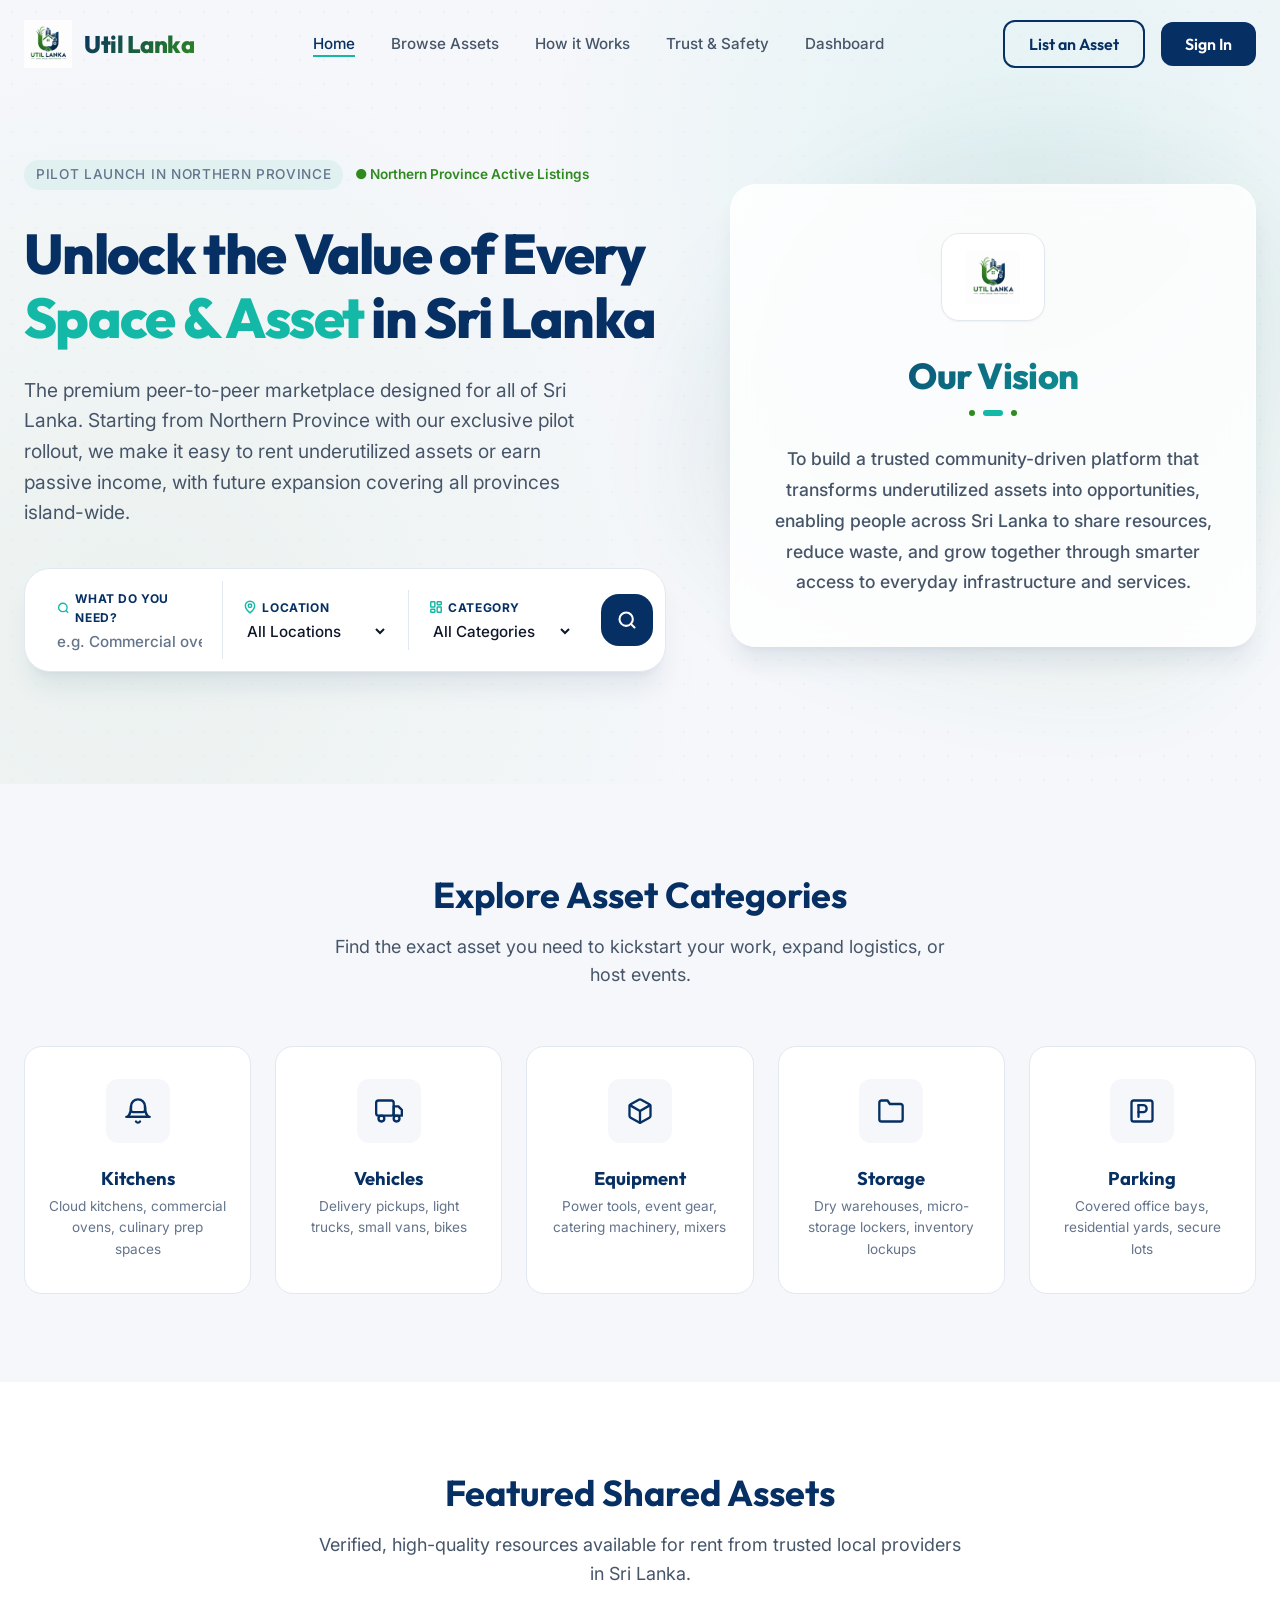
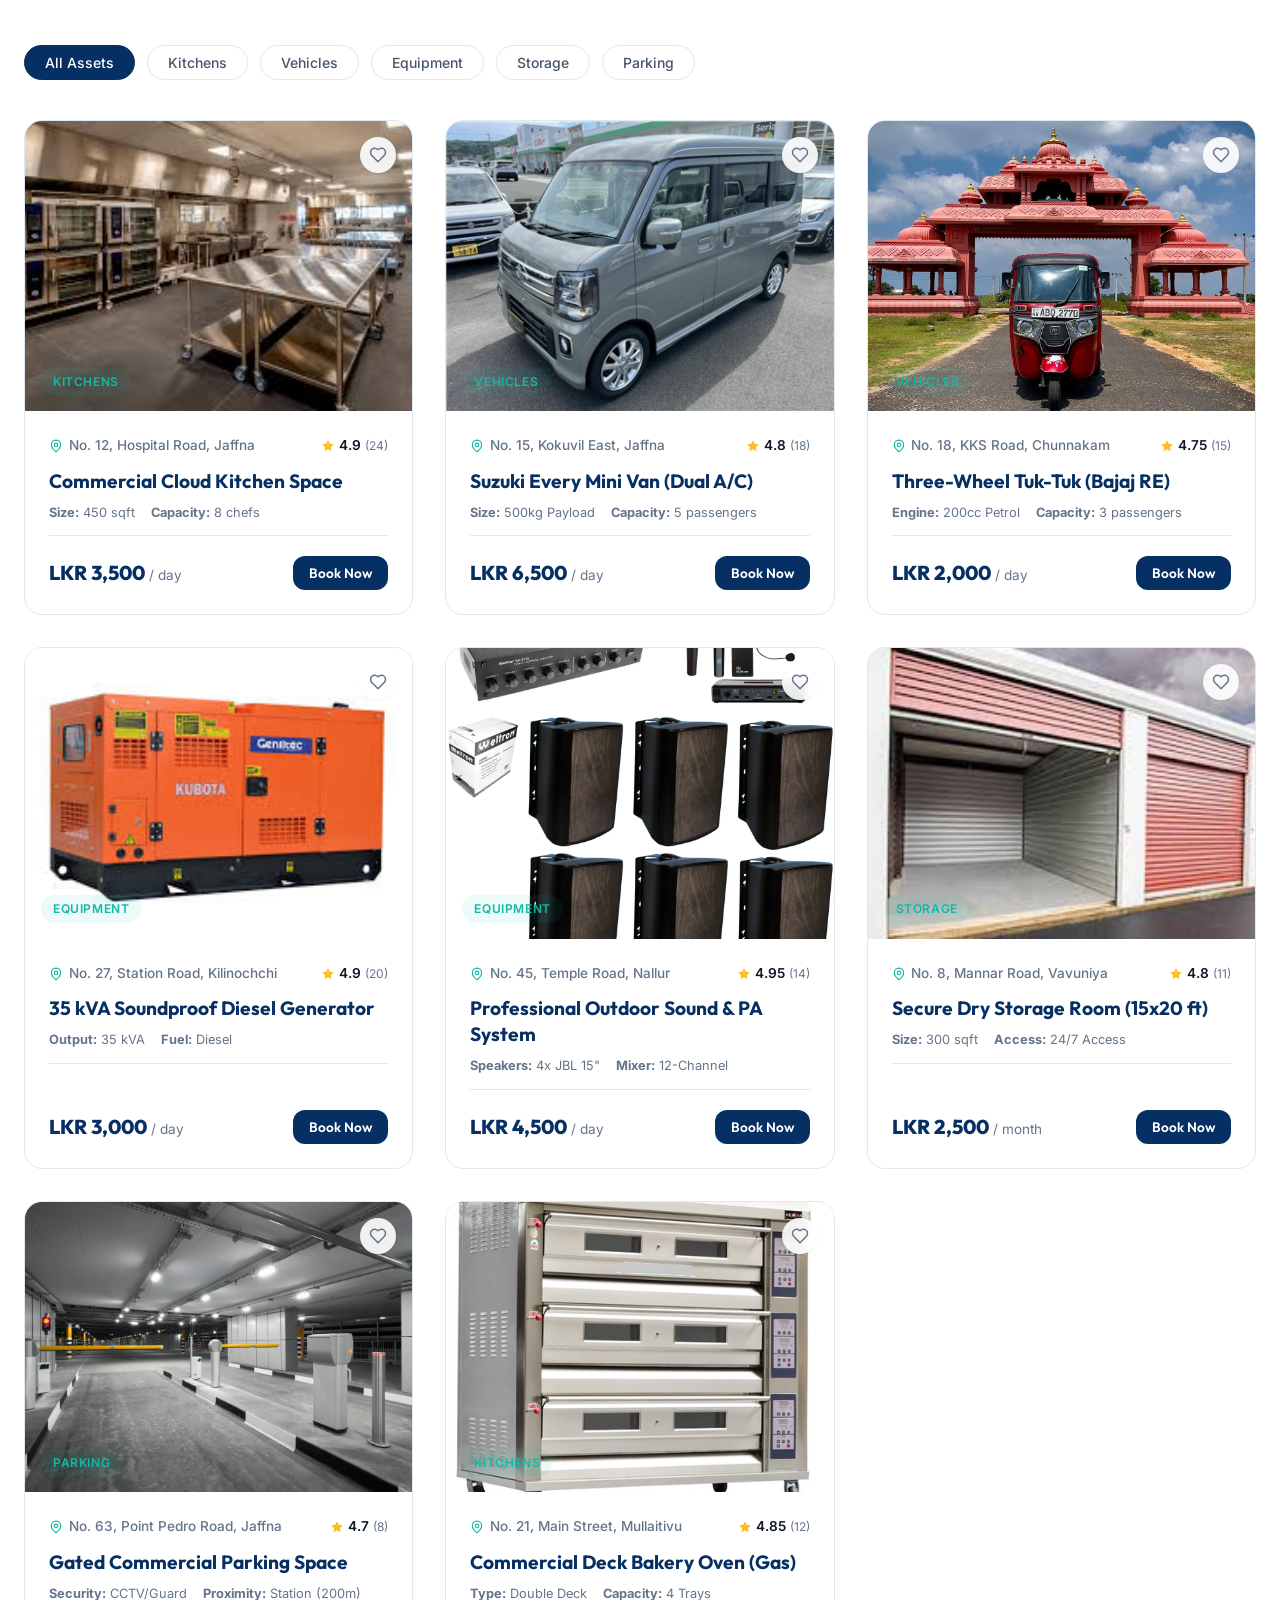
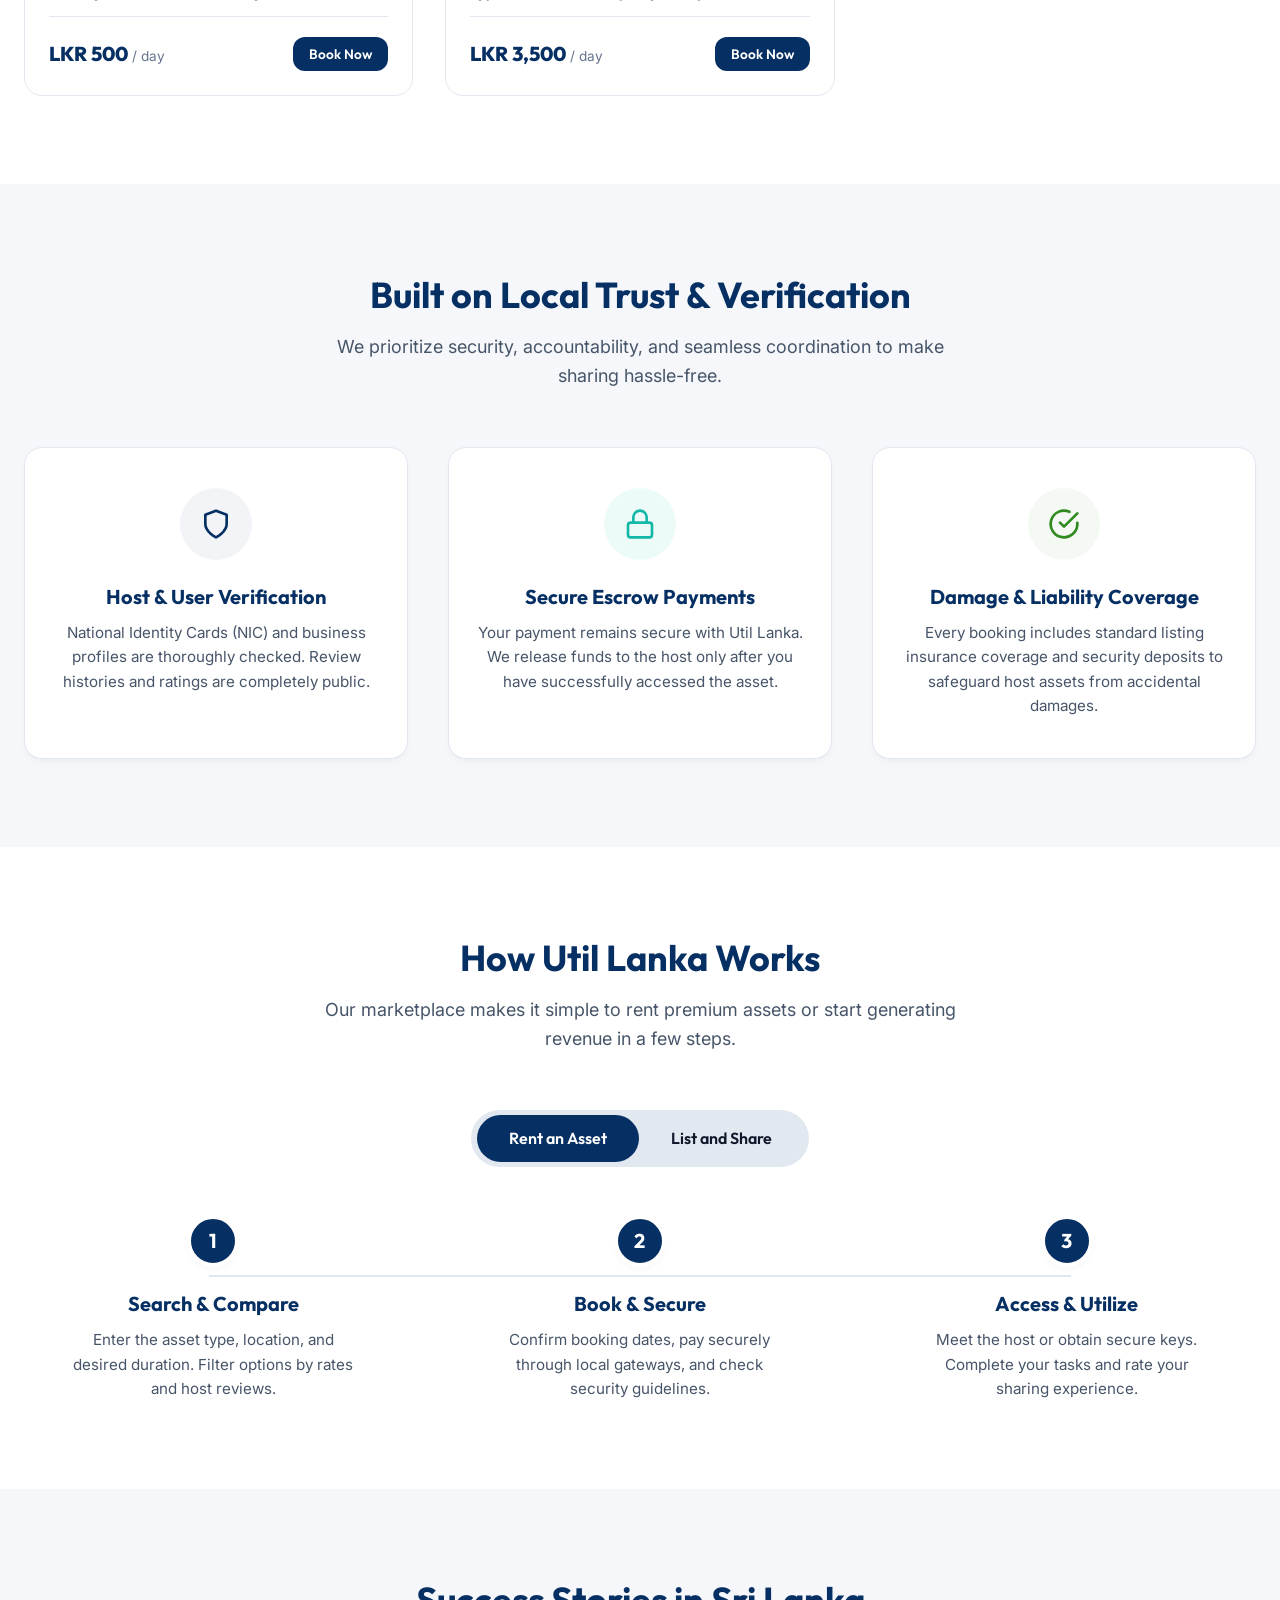
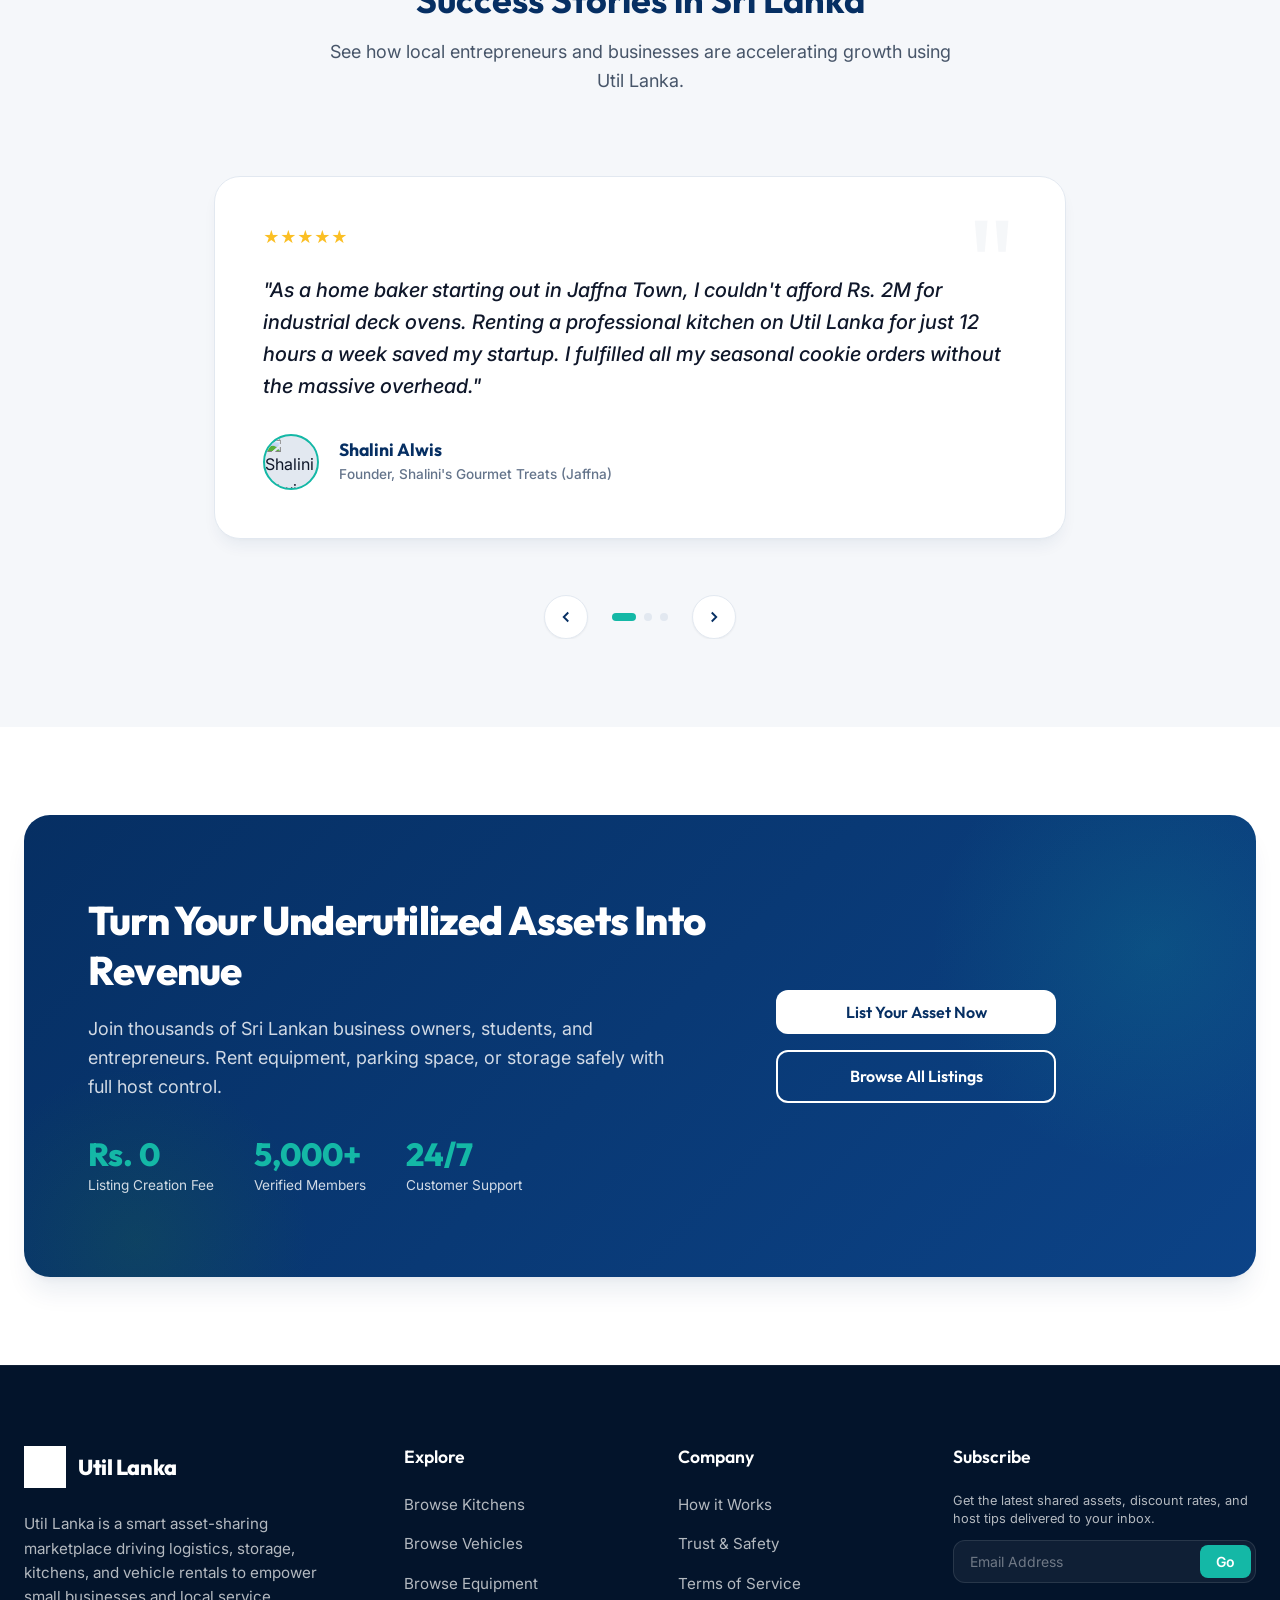
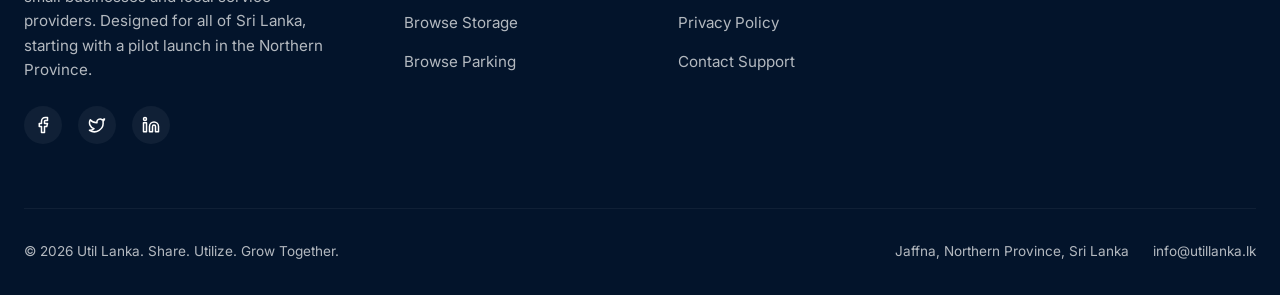
==== commit bfba391b: "Added asset image upload section and improved listing form" ====
--- a/index.html
+++ b/index.html
@@ -133,94 +133,23 @@
         <div class="hero-image-wrapper">
           <div class="hero-blob"></div>
 
-          <div class="marketplace-preview">
-            <!-- Preview Item 1 -->
-            <div class="preview-card" style="transform: rotate(-1deg) translateY(0px);">
-              <span class="availability-badge green">● Available Today</span>
-              <img src="assets/Commercial Cloud Kitchen Space.jpeg" alt="Kitchen Space" class="preview-img">
-              <div class="preview-content">
-                <div class="preview-meta">
-                  <span class="preview-location">
-                    <svg xmlns="http://www.w3.org/2000/svg" width="10" height="10" viewBox="0 0 24 24" fill="none"
-                      stroke="currentColor" stroke-width="2.5">
-                      <path d="M20 10c0 6-8 12-8 12s-8-6-8-12a8 8 0 0 1 16 0Z"></path>
-                      <circle cx="12" cy="10" r="3"></circle>
-                    </svg>
-                    No. 12, Hospital Road, Jaffna
-                  </span>
-                  <span class="preview-rating">★ 4.9</span>
-                </div>
-                <h4 class="preview-title">Commercial Kitchen <span class="verified-tag">✓ Verified</span></h4>
-                <div class="preview-price">LKR 3,500<span>/day</span></div>
-              </div>
-            </div>
-
-            <!-- Preview Item 2 -->
-            <div class="preview-card" style="transform: rotate(1deg) translate(5px, -5px);">
-              <span class="availability-badge green">● Available Today</span>
-              <img src="assets/Suzuki Every Mini Van (Dual AC).jpg" alt="Mini Van" class="preview-img">
-              <div class="preview-content">
-                <div class="preview-meta">
-                  <span class="preview-location">
-                    <svg xmlns="http://www.w3.org/2000/svg" width="10" height="10" viewBox="0 0 24 24" fill="none"
-                      stroke="currentColor" stroke-width="2.5">
-                      <path d="M20 10c0 6-8 12-8 12s-8-6-8-12a8 8 0 0 1 16 0Z"></path>
-                      <circle cx="12" cy="10" r="3"></circle>
-                    </svg>
-                    No. 27, Station Road, Kilinochchi
-                  </span>
-                  <span class="preview-rating">★ 4.8</span>
-                </div>
-                <h4 class="preview-title">Mini Van Rental <span class="verified-tag">✓ Verified</span></h4>
-                <div class="preview-price">LKR 6,500<span>/day</span></div>
-              </div>
-            </div>
-
-            <!-- Preview Item 3 -->
-            <div class="preview-card" style="transform: rotate(-0.5deg) translate(-5px, -10px);">
-              <span class="availability-badge orange">● Reserved</span>
-              <img src="assets/35 kVA Soundproof Diesel Generator.jpeg" alt="Generator" class="preview-img">
-              <div class="preview-content">
-                <div class="preview-meta">
-                  <span class="preview-location">
-                    <svg xmlns="http://www.w3.org/2000/svg" width="10" height="10" viewBox="0 0 24 24" fill="none"
-                      stroke="currentColor" stroke-width="2.5">
-                      <path d="M20 10c0 6-8 12-8 12s-8-6-8-12a8 8 0 0 1 16 0Z"></path>
-                      <circle cx="12" cy="10" r="3"></circle>
-                    </svg>
-                    No. 18, KKS Road, Chunnakam
-                  </span>
-                  <span class="preview-rating">★ 4.9</span>
-                </div>
-                <h4 class="preview-title">Generator Set <span class="verified-tag">✓ Verified</span></h4>
-                <div class="preview-price">LKR 3,000<span>/day</span></div>
-              </div>
-            </div>
-
-            <!-- Live Activity Notification Popups -->
-            <div class="activity-popup">
-              <div class="activity-dot green"></div>
-              <div class="activity-text">
-                <strong>Booking Confirmed!</strong> Generator rented by Thilak S. in Chunnakam
-              </div>
-            </div>
-
-            <div class="activity-popup second">
-              <div class="activity-dot blue"></div>
-              <div class="activity-text">
-                <strong>New Inquiry!</strong> Mini Van requested by Selva R. in Kilinochchi
-              </div>
-            </div>
-
-          </div>
-
-          <!-- Floating verified launch badge -->
-          <div class="floating-verified-badge">
-            <div class="badge-icon">✓</div>
-            <div class="badge-text">
-              <h4>Active Pilot Launch</h4>
-              <p>Northern Province</p>
-            </div>
+          <!-- Vision Showcase Card -->
+          <div class="hero-vision-card">
+            <div class="vision-logo-container">
+              <img src="assets/logo.png" class="vision-logo" alt="Util Lanka Logo">
+            </div>
+            
+            <h2 class="vision-heading">Our Vision</h2>
+            
+            <div class="vision-divider">
+              <span class="dot green"></span>
+              <span class="dot teal"></span>
+              <span class="dot green"></span>
+            </div>
+            
+            <p class="vision-statement">
+              To build a trusted community-driven platform that transforms underutilized assets into opportunities, enabling people across Sri Lanka to share resources, reduce waste, and grow together through smarter access to everyday infrastructure and services.
+            </p>
           </div>
         </div>
       </div>
@@ -808,6 +737,43 @@
                 required></textarea>
             </div>
 
+            <!-- Upload Asset Images Section -->
+            <div class="form-group upload-section">
+              <label>Upload Asset Images</label>
+              <p class="upload-subtitle">Upload clear and real photos of your asset</p>
+              
+              <div class="upload-dropzone" id="listing-dropzone">
+                <input type="file" id="listing-file-input" multiple accept="image/png, image/jpeg, image/jpg" style="display: none;">
+                <svg xmlns="http://www.w3.org/2000/svg" width="32" height="32" viewBox="0 0 24 24" fill="none" stroke="currentColor" stroke-width="2" stroke-linecap="round" stroke-linejoin="round" class="upload-icon">
+                  <path d="M21 15v4a2 2 0 0 1-2 2H5a2 2 0 0 1-2-2v-4"></path>
+                  <polyline points="17 8 12 3 7 8"></polyline>
+                  <line x1="12" y1="3" x2="12" y2="15"></line>
+                </svg>
+                <p class="upload-dropzone-text">Drag & drop files here or <span class="upload-link">browse</span></p>
+                <button type="button" class="btn btn-outline-teal upload-btn" id="listing-upload-btn" style="margin-top: 0.25rem; padding: 0.4rem 1rem; font-size: 0.8rem; border-radius: var(--radius-md);">Choose Files</button>
+                <p class="upload-dropzone-subtext" style="margin-top: 0.25rem;">PNG, JPG up to 5MB</p>
+              </div>
+
+              <div class="upload-preview-grid" id="listing-preview-grid">
+                <div class="preview-placeholder active">
+                  <span class="placeholder-text">Required</span>
+                </div>
+                <div class="preview-placeholder"></div>
+                <div class="preview-placeholder"></div>
+              </div>
+
+              <div class="upload-info-box">
+                <div class="upload-guidelines">
+                  <p class="guideline-item text-green">● At least one image is required</p>
+                  <p class="guideline-item">● Listings are reviewed before approval</p>
+                </div>
+                <div class="upload-notices">
+                  <p class="notice-item">🔒 <strong>Trust & Verification Policy:</strong></p>
+                  <p class="notice-item">Only real asset images are allowed. Misleading listings may be removed. Images help build trust with renters.</p>
+                </div>
+              </div>
+            </div>
+
             <button type="submit" class="btn btn-primary"
               style="width: 100%; border-radius: var(--radius-md); background-color: var(--primary-green);">
               Submit Listing for Verification
@@ -828,6 +794,7 @@
     </div>
   </div>
 
+  <script src="upload.js"></script>
   <script src="app.js"></script>
 </body>
 
--- a/styles.css
+++ b/styles.css
@@ -1599,238 +1599,105 @@
   color: var(--text-muted);
 }
 
-/* Marketplace Preview Container */
-.marketplace-preview {
+/* Hero Vision Card Showcase */
+.hero-vision-card {
+  background: rgba(255, 255, 255, 0.85);
+  backdrop-filter: blur(16px);
+  -webkit-backdrop-filter: blur(16px);
+  border: 1px solid rgba(255, 255, 255, 0.4);
+  border-radius: var(--radius-xl);
+  padding: 3rem 2.5rem;
+  box-shadow: var(--shadow-xl);
+  transition: var(--transition-normal);
   position: relative;
   z-index: 2;
-  width: 100%;
-  display: flex;
-  flex-direction: column;
-  gap: 1.25rem;
-}
-
-.preview-card {
+  animation: vision-float 6s ease-in-out infinite alternate;
+}
+
+.hero-vision-card:hover {
+  transform: translateY(-5px);
+  box-shadow: var(--shadow-xl), var(--shadow-glow);
+  border-color: rgba(20, 184, 166, 0.3);
+}
+
+.vision-logo-container {
+  display: flex;
+  justify-content: center;
+  align-items: center;
   background: var(--bg-white);
+  border-radius: var(--radius-lg);
+  padding: 1rem 1.5rem;
+  box-shadow: var(--shadow-sm);
   border: 1px solid var(--border-light);
-  border-radius: var(--radius-lg);
-  padding: 0.85rem;
-  box-shadow: var(--shadow-lg);
-  display: flex;
-  gap: 1.15rem;
-  align-items: center;
-  position: relative;
+  width: fit-content;
+  margin: 0 auto 2rem auto;
   transition: var(--transition-normal);
-  background-color: rgba(255, 255, 255, 0.95);
-  backdrop-filter: blur(8px);
-  -webkit-backdrop-filter: blur(8px);
-}
-
-.preview-card:hover {
-  transform: translateY(-5px) scale(1.03) !important;
-  box-shadow: var(--shadow-xl);
+}
+
+.hero-vision-card:hover .vision-logo-container {
+  transform: scale(1.03);
   border-color: var(--accent-teal);
-  z-index: 20;
-}
-
-.preview-img {
-  width: 76px;
-  height: 76px;
-  border-radius: var(--radius-md);
-  object-fit: cover;
-  flex-shrink: 0;
-  background-color: var(--bg-light);
-}
-
-.preview-content {
-  flex-grow: 1;
-  min-width: 0;
-}
-
-.availability-badge {
-  position: absolute;
-  top: 0.75rem;
-  right: 0.75rem;
-  font-size: 0.65rem;
-  font-weight: 700;
-  padding: 0.15rem 0.5rem;
+  box-shadow: var(--shadow-md);
+}
+
+.vision-logo {
+  max-height: 54px;
+  width: auto;
+  object-fit: contain;
+}
+
+.vision-heading {
+  font-family: var(--font-heading);
+  font-size: 2.25rem;
+  font-weight: 800;
+  text-align: center;
+  margin-bottom: 0.75rem;
+  background: linear-gradient(135deg, var(--primary-dark), var(--accent-teal));
+  -webkit-background-clip: text;
+  -webkit-text-fill-color: transparent;
+  letter-spacing: -0.02em;
+}
+
+.vision-divider {
+  display: flex;
+  justify-content: center;
+  align-items: center;
+  gap: 0.5rem;
+  margin-bottom: 1.75rem;
+}
+
+.vision-divider .dot {
+  width: 6px;
+  height: 6px;
   border-radius: var(--radius-full);
 }
 
-.availability-badge.green {
-  background-color: rgba(47, 138, 31, 0.08);
-  color: var(--primary-green);
-}
-
-.availability-badge.orange {
-  background-color: rgba(245, 158, 11, 0.08);
-  color: #D97706;
-}
-
-.preview-meta {
-  display: flex;
-  justify-content: space-between;
-  align-items: center;
-  margin-bottom: 0.25rem;
-  font-size: 0.75rem;
-}
-
-.preview-location {
-  display: flex;
-  align-items: center;
-  gap: 0.25rem;
-  color: var(--text-light);
+.vision-divider .dot.green {
+  background-color: var(--primary-green);
+}
+
+.vision-divider .dot.teal {
+  background-color: var(--accent-teal);
+  width: 20px;
+  border-radius: var(--radius-sm);
+}
+
+.vision-statement {
+  font-family: var(--font-body);
+  font-size: 1.1rem;
+  line-height: 1.75;
+  color: var(--text-muted);
+  text-align: center;
   font-weight: 500;
-  white-space: nowrap;
-  overflow: hidden;
-  text-overflow: ellipsis;
-  max-width: 160px;
-}
-
-.preview-location svg {
-  color: var(--accent-teal);
-  flex-shrink: 0;
-}
-
-.preview-rating {
-  font-weight: 700;
-  color: #FBBF24;
-}
-
-.preview-title {
-  font-size: 0.95rem;
-  color: var(--primary-dark);
-  margin-bottom: 0.25rem;
-  font-weight: 700;
-  display: flex;
-  align-items: center;
-  gap: 0.5rem;
-}
-
-.verified-tag {
-  font-size: 0.6rem;
-  font-weight: 600;
-  color: var(--accent-teal);
-  background-color: var(--accent-teal-light);
-  padding: 0.05rem 0.35rem;
-  border-radius: var(--radius-sm);
-  text-transform: uppercase;
-  flex-shrink: 0;
-}
-
-.preview-price {
-  font-family: var(--font-heading);
-  font-size: 1.05rem;
-  font-weight: 800;
-  color: var(--text-main);
-}
-
-.preview-price span {
-  font-family: var(--font-body);
-  font-size: 0.75rem;
-  color: var(--text-light);
-  font-weight: 400;
-}
-
-/* Activity notifications styling */
-.activity-popup {
-  position: absolute;
-  left: -2.5rem;
-  background: var(--bg-white);
-  border: 1px solid var(--border-light);
-  box-shadow: var(--shadow-xl);
-  border-radius: var(--radius-md);
-  padding: 0.5rem 0.85rem;
-  display: flex;
-  align-items: center;
-  gap: 0.5rem;
-  z-index: 10;
-  font-size: 0.725rem;
-  width: 250px;
-  animation: float-activity 4s ease-in-out infinite alternate;
-  border-left: 4px solid var(--primary-green);
-  top: 18%;
-}
-
-.activity-popup.second {
-  animation-delay: 2.2s;
-  top: auto;
-  bottom: 12%;
-  left: auto;
-  right: -2rem;
-  border-left: 4px solid var(--accent-teal);
-}
-
-.activity-dot {
-  width: 8px;
-  height: 8px;
-  border-radius: var(--radius-full);
-  flex-shrink: 0;
-}
-
-.activity-dot.green {
-  background-color: var(--primary-green);
-  box-shadow: 0 0 8px var(--primary-green);
-}
-
-.activity-dot.blue {
-  background-color: var(--accent-teal);
-  box-shadow: 0 0 8px var(--accent-teal);
-}
-
-.activity-text {
-  color: var(--text-muted);
-  line-height: 1.35;
-}
-
-.activity-text strong {
-  color: var(--text-main);
-}
-
-/* Floating verified launch badge */
-.floating-verified-badge {
-  position: absolute;
-  top: -2.5rem;
-  right: -1rem;
-  background: var(--primary-dark);
-  color: var(--bg-white);
-  border-radius: var(--radius-lg);
-  padding: 0.65rem 1rem;
-  box-shadow: var(--shadow-lg);
-  z-index: 5;
-  display: flex;
-  align-items: center;
-  gap: 0.65rem;
-}
-
-.floating-verified-badge .badge-icon {
-  width: 24px;
-  height: 24px;
-  border-radius: var(--radius-full);
-  background-color: var(--accent-teal);
-  display: flex;
-  align-items: center;
-  justify-content: center;
-  font-weight: bold;
-  font-size: 0.8rem;
-  color: var(--bg-white);
-}
-
-.floating-verified-badge h4 {
-  font-size: 0.825rem;
-  color: var(--bg-white);
-  margin: 0;
-  font-weight: 700;
-}
-
-.floating-verified-badge p {
-  font-size: 0.675rem;
-  color: rgba(255, 255, 255, 0.7);
-  margin: 0;
-}
-
-@keyframes float-activity {
-  0% { transform: translateY(0px); }
-  100% { transform: translateY(-8px); }
+}
+
+@keyframes vision-float {
+  0% {
+    transform: translateY(0px);
+  }
+  100% {
+    transform: translateY(-12px);
+  }
 }
 
 /* RESPONSIVE BREAKPOINTS */
@@ -2048,4 +1915,173 @@
   .hero-content h1 {
     font-size: 2.35rem;
   }
+}
+
+/* Modal Asset Image Upload Styles */
+.upload-section {
+  margin-top: 1.5rem;
+  margin-bottom: 1.5rem;
+  text-align: left;
+}
+
+.upload-subtitle {
+  font-size: 0.85rem;
+  color: var(--text-light);
+  margin-top: -0.25rem;
+  margin-bottom: 0.75rem;
+  font-weight: 500;
+}
+
+.upload-dropzone {
+  border: 2px dashed var(--border-light);
+  border-radius: var(--radius-md);
+  padding: 2.25rem 1.5rem;
+  text-align: center;
+  background-color: var(--bg-light);
+  cursor: pointer;
+  transition: var(--transition-normal);
+  display: flex;
+  flex-direction: column;
+  align-items: center;
+  justify-content: center;
+  gap: 0.5rem;
+}
+
+.upload-dropzone:hover,
+.upload-dropzone.dragover {
+  border-color: var(--accent-teal);
+  background-color: var(--accent-teal-light);
+}
+
+.upload-icon {
+  color: var(--text-light);
+  transition: var(--transition-fast);
+}
+
+.upload-dropzone:hover .upload-icon {
+  color: var(--accent-teal);
+  transform: translateY(-2px);
+}
+
+.upload-dropzone-text {
+  font-size: 0.95rem;
+  font-weight: 600;
+  color: var(--text-main);
+}
+
+.upload-link {
+  color: var(--primary-green);
+  text-decoration: underline;
+  cursor: pointer;
+  font-weight: 700;
+}
+
+.upload-dropzone-subtext {
+  font-size: 0.75rem;
+  color: var(--text-light);
+}
+
+.upload-preview-grid {
+  display: grid;
+  grid-template-columns: repeat(3, 1fr);
+  gap: 0.75rem;
+  margin-top: 1rem;
+  margin-bottom: 1.25rem;
+}
+
+.preview-placeholder {
+  aspect-ratio: 1;
+  border-radius: var(--radius-md);
+  border: 1px dashed var(--border-light);
+  background-color: var(--bg-light);
+  display: flex;
+  align-items: center;
+  justify-content: center;
+  overflow: hidden;
+  position: relative;
+  transition: var(--transition-normal);
+}
+
+.preview-placeholder.active {
+  border-color: rgba(239, 68, 68, 0.45);
+  background-color: rgba(239, 68, 68, 0.02);
+}
+
+.placeholder-text {
+  font-size: 0.7rem;
+  color: #EF4444;
+  font-weight: 700;
+  text-transform: uppercase;
+  letter-spacing: 0.05em;
+}
+
+.preview-image {
+  width: 100%;
+  height: 100%;
+  object-fit: cover;
+}
+
+.remove-image-btn {
+  position: absolute;
+  top: 0.25rem;
+  right: 0.25rem;
+  background-color: rgba(15, 23, 42, 0.75);
+  color: var(--bg-white);
+  border-radius: var(--radius-full);
+  width: 20px;
+  height: 20px;
+  display: flex;
+  align-items: center;
+  justify-content: center;
+  font-size: 0.75rem;
+  cursor: pointer;
+  transition: var(--transition-fast);
+  z-index: 5;
+  font-weight: bold;
+}
+
+.remove-image-btn:hover {
+  background-color: rgba(239, 68, 68, 0.95);
+}
+
+.upload-info-box {
+  background-color: var(--bg-light);
+  border-left: 4px solid var(--accent-teal);
+  padding: 1.25rem;
+  border-radius: 0 var(--radius-md) var(--radius-md) 0;
+  margin-bottom: 1.5rem;
+  font-size: 0.825rem;
+  line-height: 1.5;
+  border: 1px solid var(--border-light);
+  border-left-width: 4px;
+}
+
+.upload-guidelines {
+  margin-bottom: 0.75rem;
+  display: flex;
+  flex-direction: column;
+  gap: 0.25rem;
+}
+
+.guideline-item {
+  font-weight: 600;
+  color: var(--text-muted);
+}
+
+.guideline-item.text-green {
+  color: var(--primary-green);
+}
+
+.upload-notices {
+  border-top: 1px solid var(--border-light);
+  padding-top: 0.75rem;
+  color: var(--text-light);
+}
+
+.notice-item {
+  margin-bottom: 0.25rem;
+}
+
+.notice-item:last-of-type {
+  margin-bottom: 0;
 }
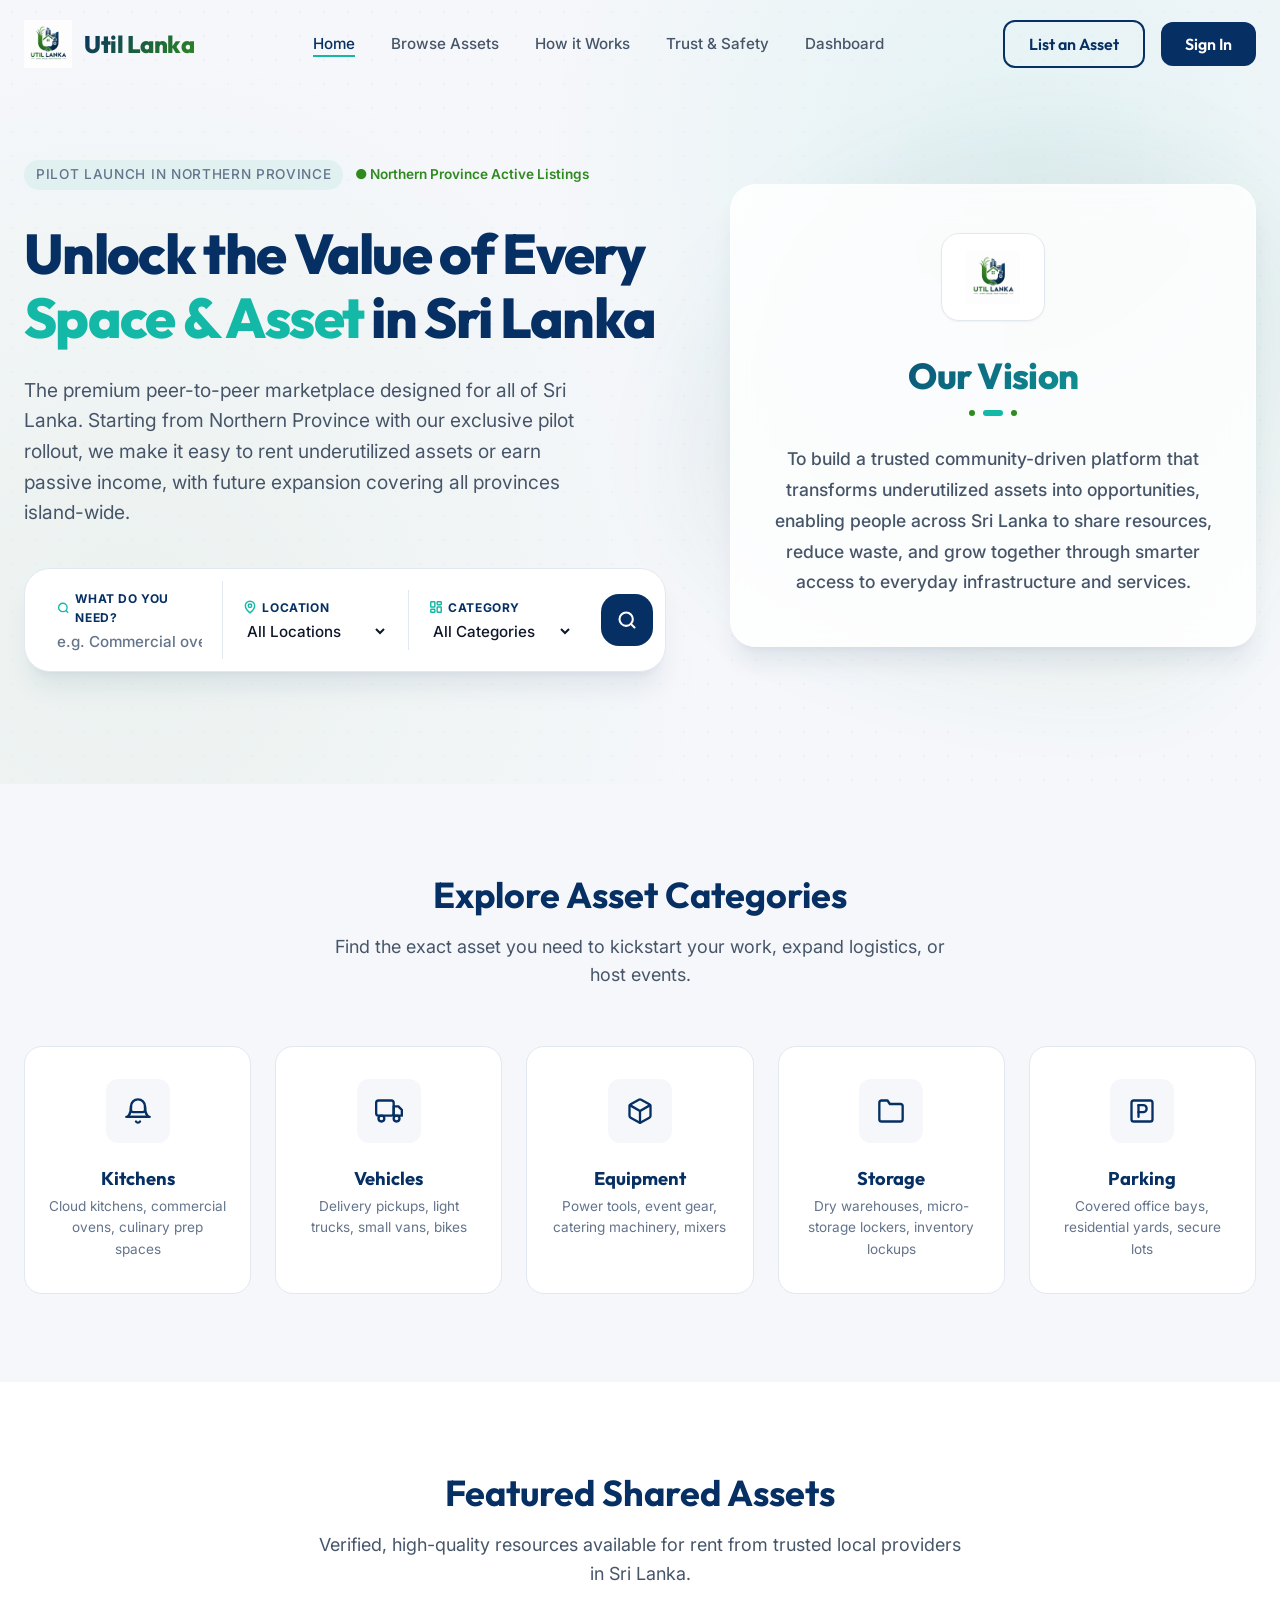
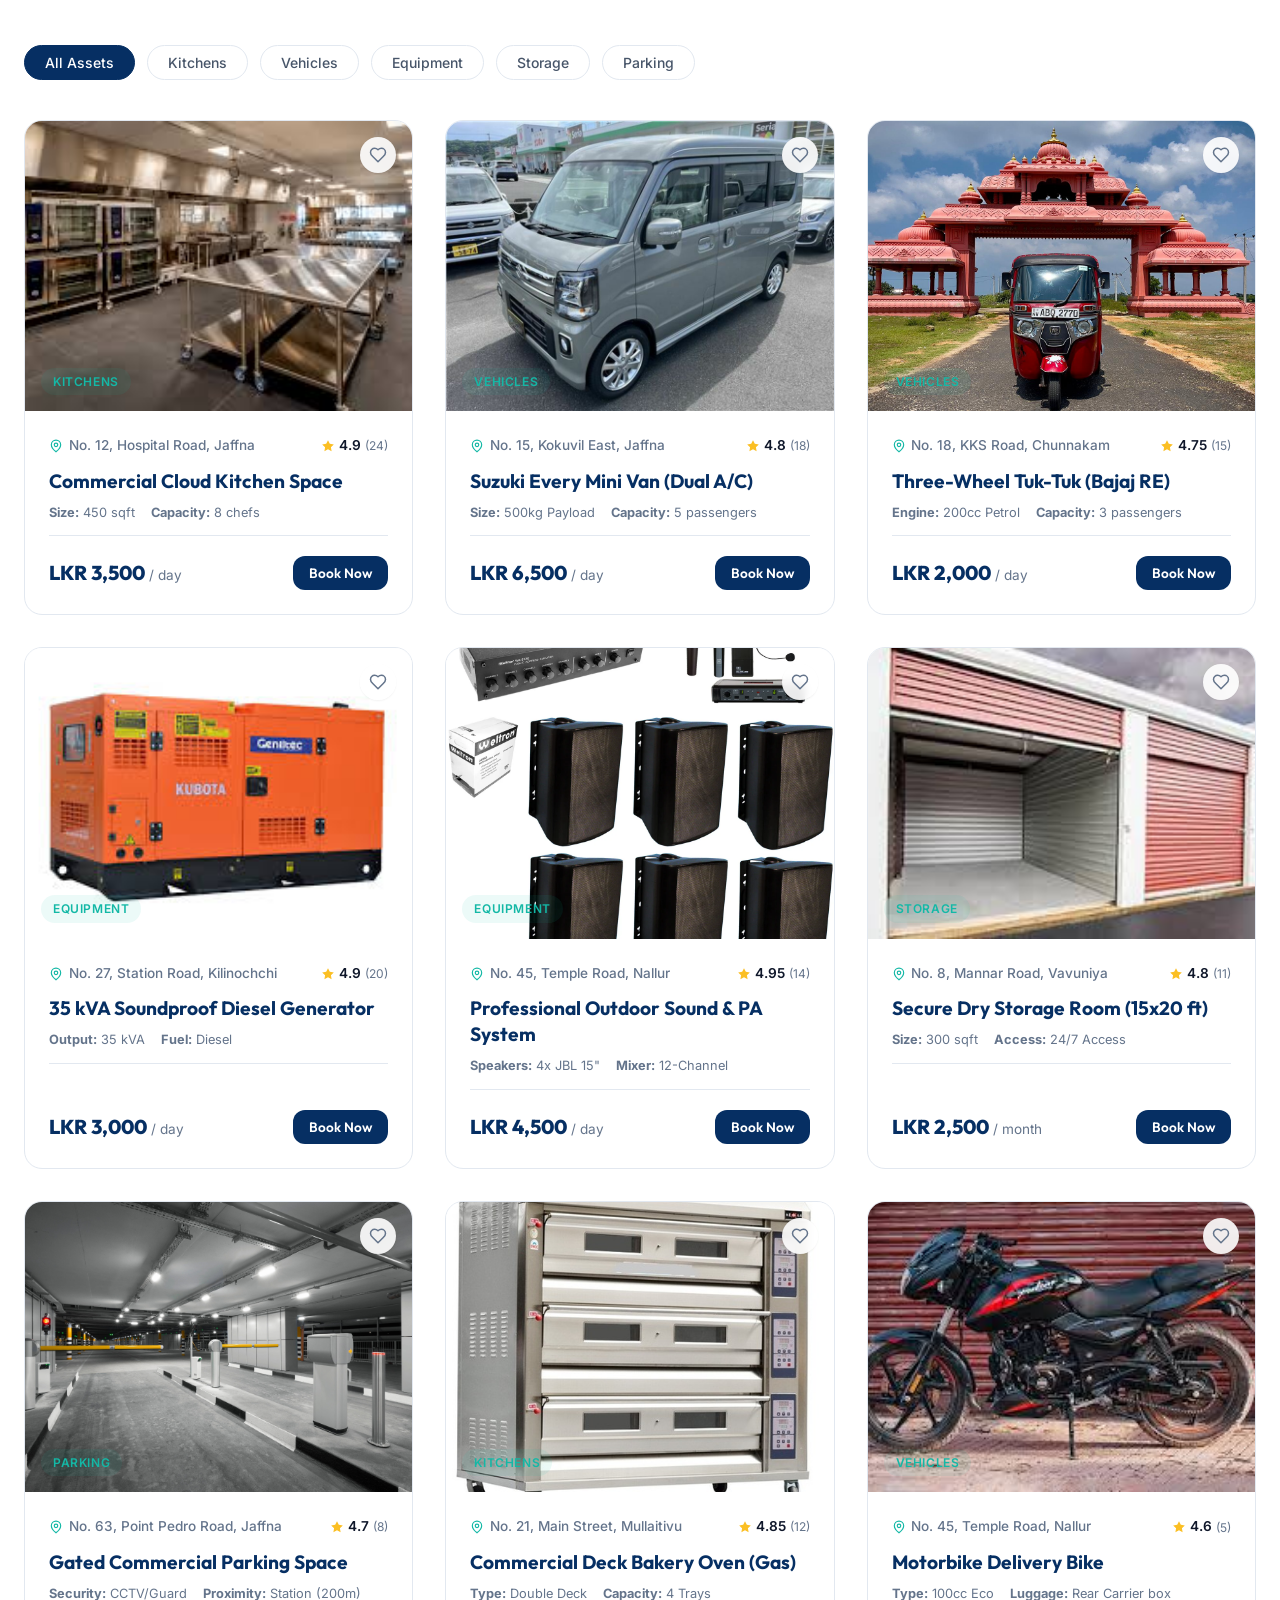
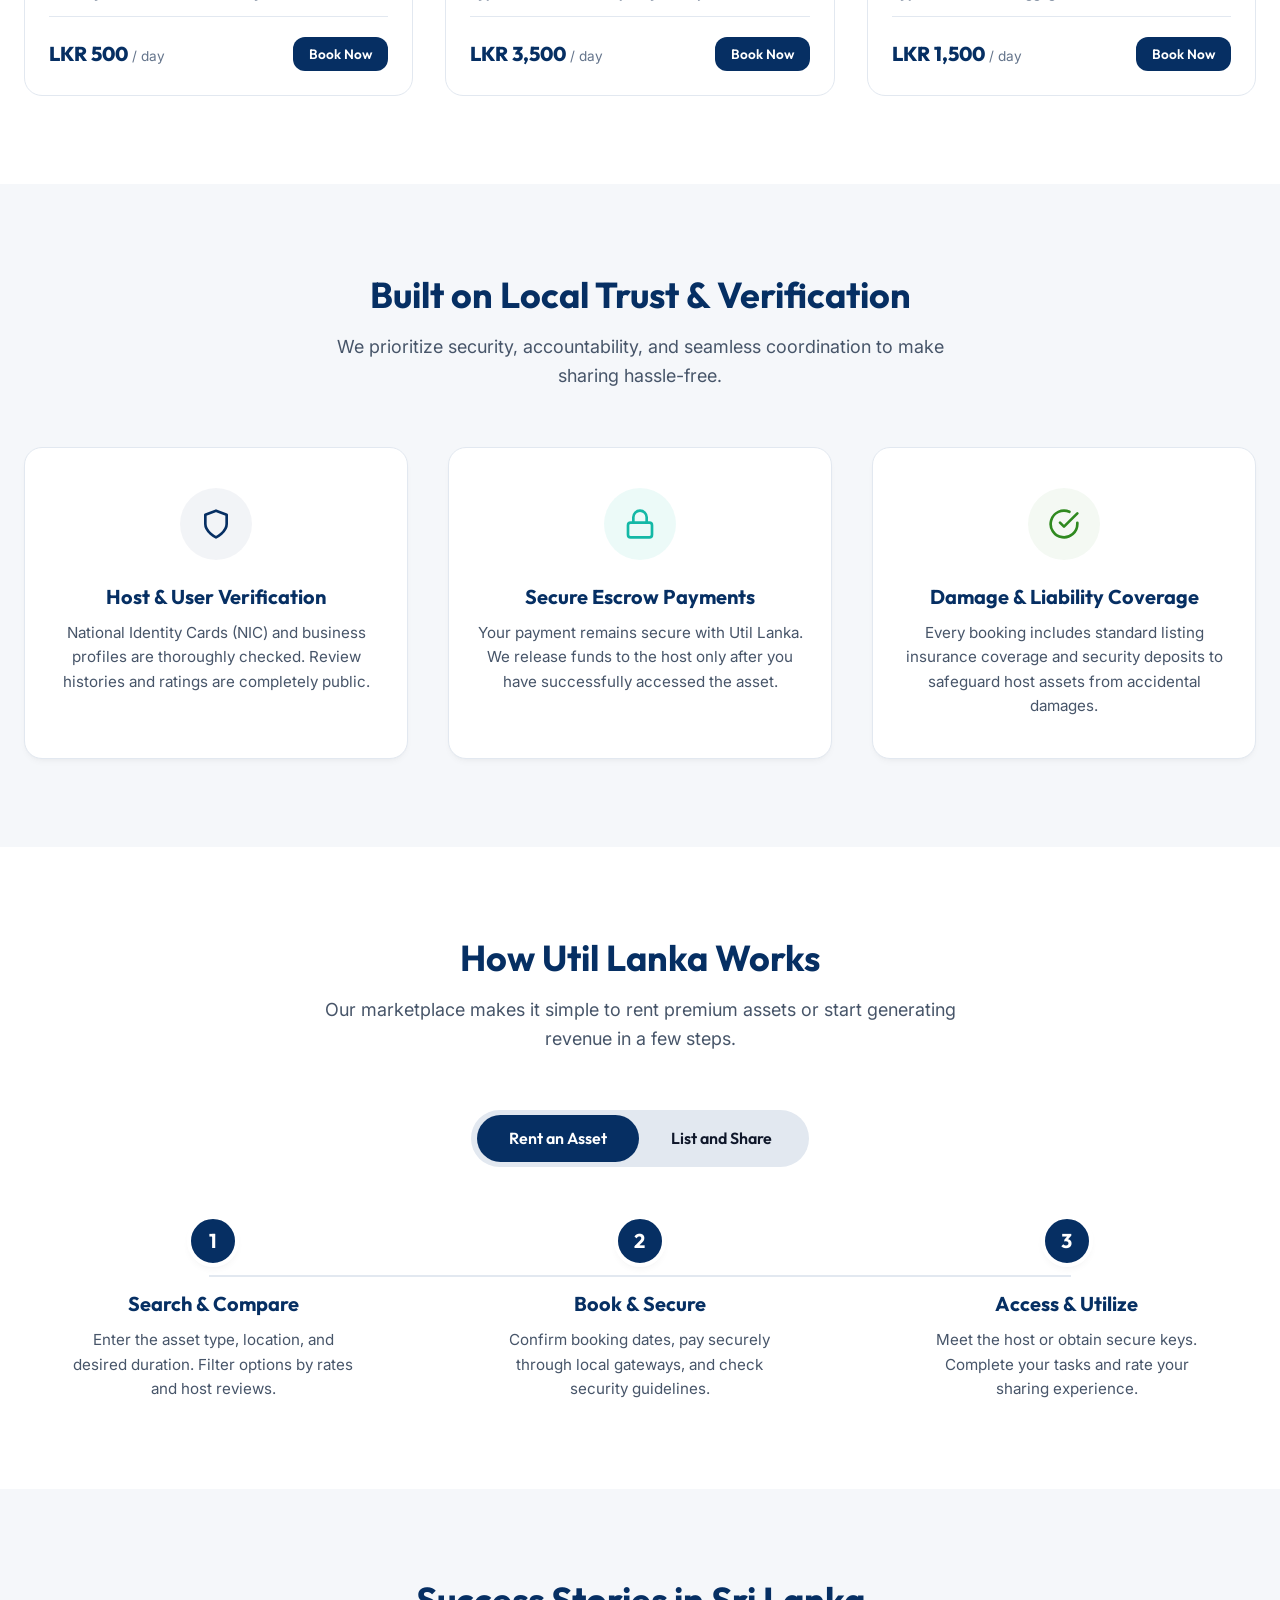
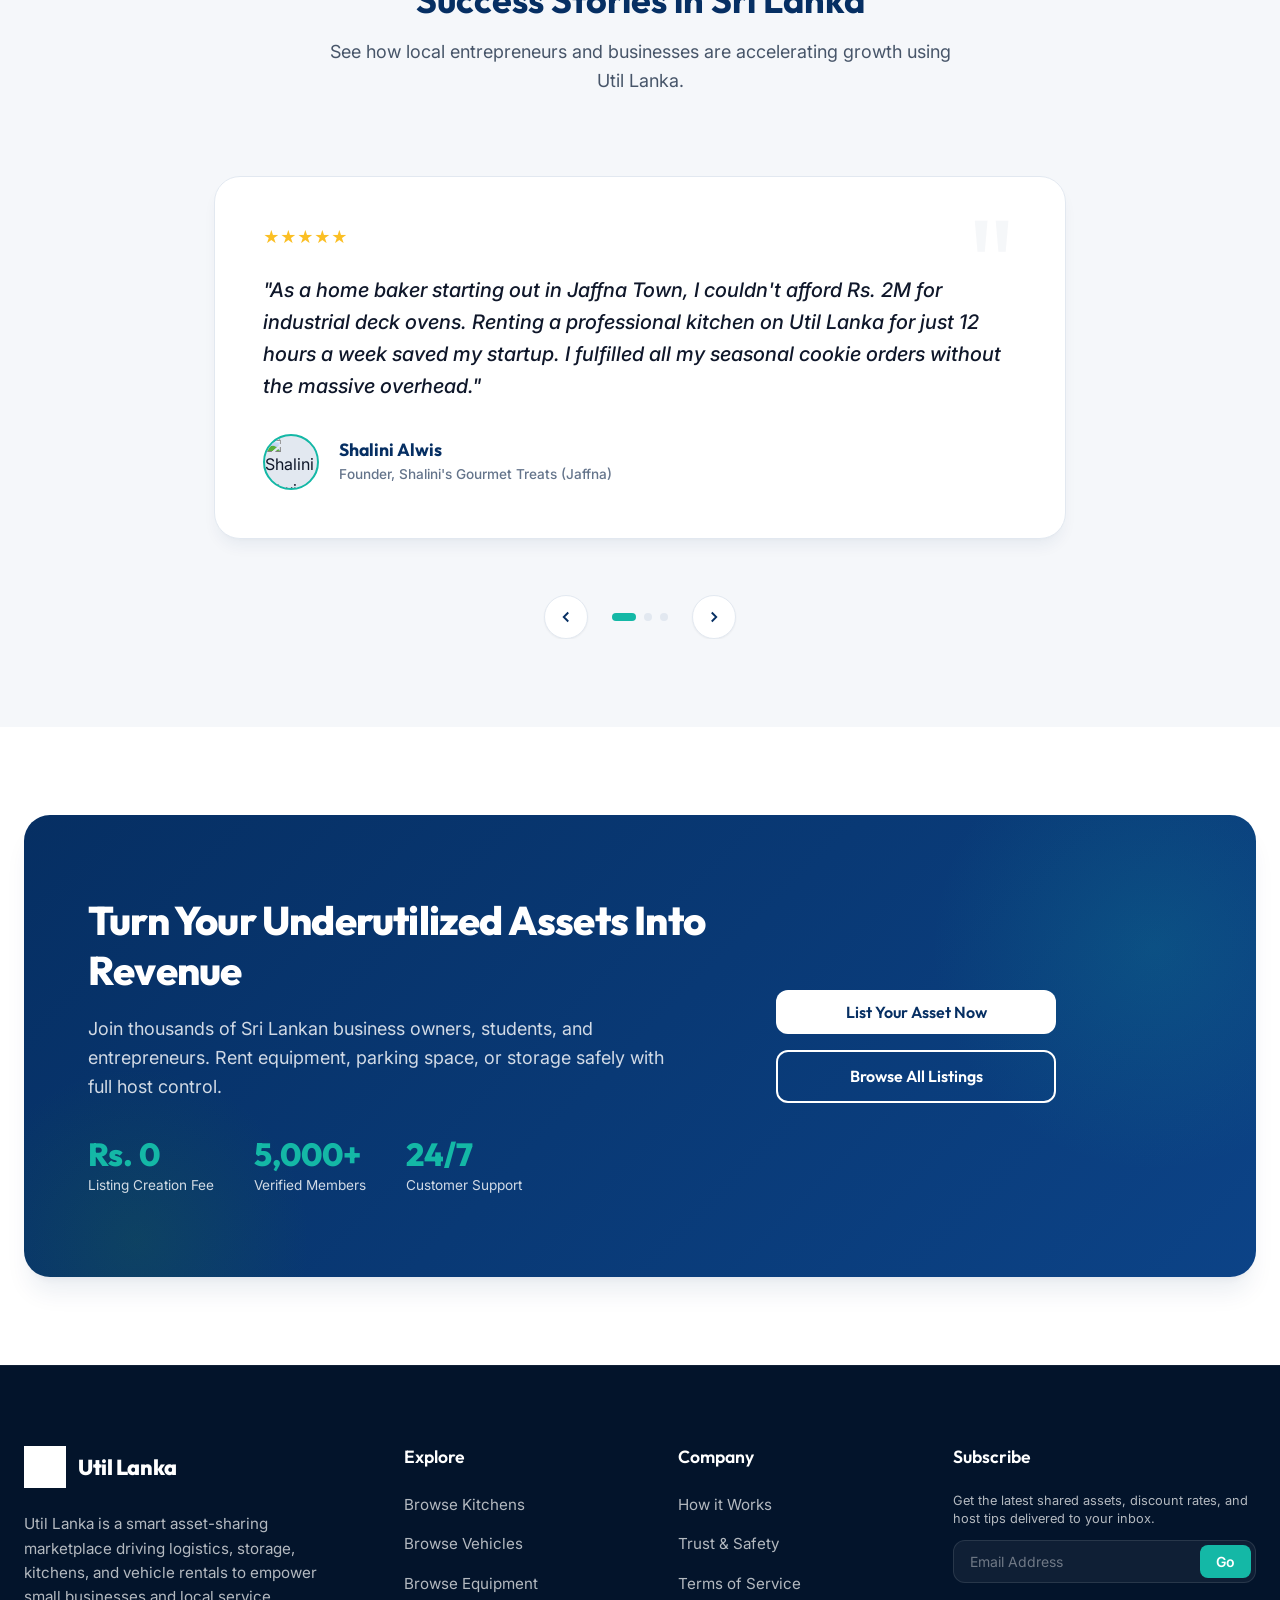
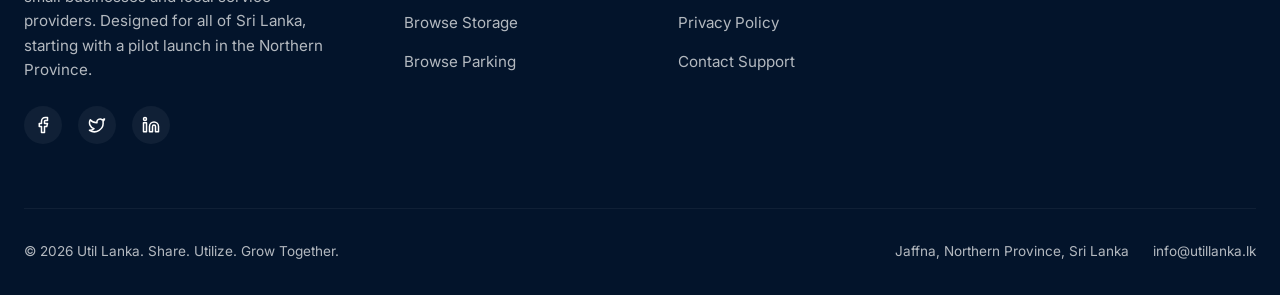
==== commit 966c47d1: "Move listings data into a single shared data.js The listings array was copied into app.js, marketpla" ====
--- a/index.html
+++ b/index.html
@@ -606,7 +606,14 @@
           </div>
 
           <form id="modal-booking-form">
-            <div class="form-row">
+            <!-- Rental Mode Selector -->
+            <div class="rental-mode-selector" style="display: flex; background: var(--bg-light); padding: 4px; border-radius: var(--radius-md); border: 1px solid var(--border-light); margin-bottom: 1rem;">
+              <button type="button" id="modal-btn-rent-daily" class="rent-mode-btn active" style="flex: 1; padding: 0.5rem; text-align: center; font-size: 0.8rem; font-weight: 700; border-radius: 8px; cursor: pointer; transition: all var(--transition-fast); background: var(--primary-dark); color: white; border: none; outline: none;">Daily Rental</button>
+              <button type="button" id="modal-btn-rent-hourly" class="rent-mode-btn" style="flex: 1; padding: 0.5rem; text-align: center; font-size: 0.8rem; font-weight: 700; border-radius: 8px; cursor: pointer; transition: all var(--transition-fast); background: transparent; color: var(--text-light); border: none; outline: none;">Hourly Rental</button>
+            </div>
+
+            <!-- Daily Booking Inputs -->
+            <div id="modal-booking-daily-inputs" class="form-row">
               <div class="form-group">
                 <label for="booking-start-date">Start Date</label>
                 <input type="date" id="booking-start-date" class="form-control" required min="2026-06-13">
@@ -614,6 +621,24 @@
               <div class="form-group">
                 <label for="booking-duration" id="booking-duration-label">Duration</label>
                 <input type="number" id="booking-duration" class="form-control" value="1" min="1" required>
+              </div>
+            </div>
+
+            <!-- Hourly Booking Inputs -->
+            <div id="modal-booking-hourly-inputs" style="display: none; margin-bottom: 1rem;">
+              <div style="display: grid; grid-template-columns: 1fr 1fr; gap: 0.75rem; margin-bottom: 0.75rem;">
+                <div class="form-group">
+                  <label for="booking-rent-date">Rent Date</label>
+                  <input type="date" id="booking-rent-date" class="form-control">
+                </div>
+                <div class="form-group">
+                  <label for="booking-rent-time">Start Time</label>
+                  <input type="time" id="booking-rent-time" class="form-control" value="09:00">
+                </div>
+              </div>
+              <div class="form-group">
+                <label for="booking-rent-hours">Duration (Hours)</label>
+                <input type="number" id="booking-rent-hours" class="form-control" value="4" min="1" max="24">
               </div>
             </div>
 
@@ -794,6 +819,7 @@
     </div>
   </div>
 
+  <script src="data.js"></script>
   <script src="upload.js"></script>
   <script src="app.js"></script>
 </body>
